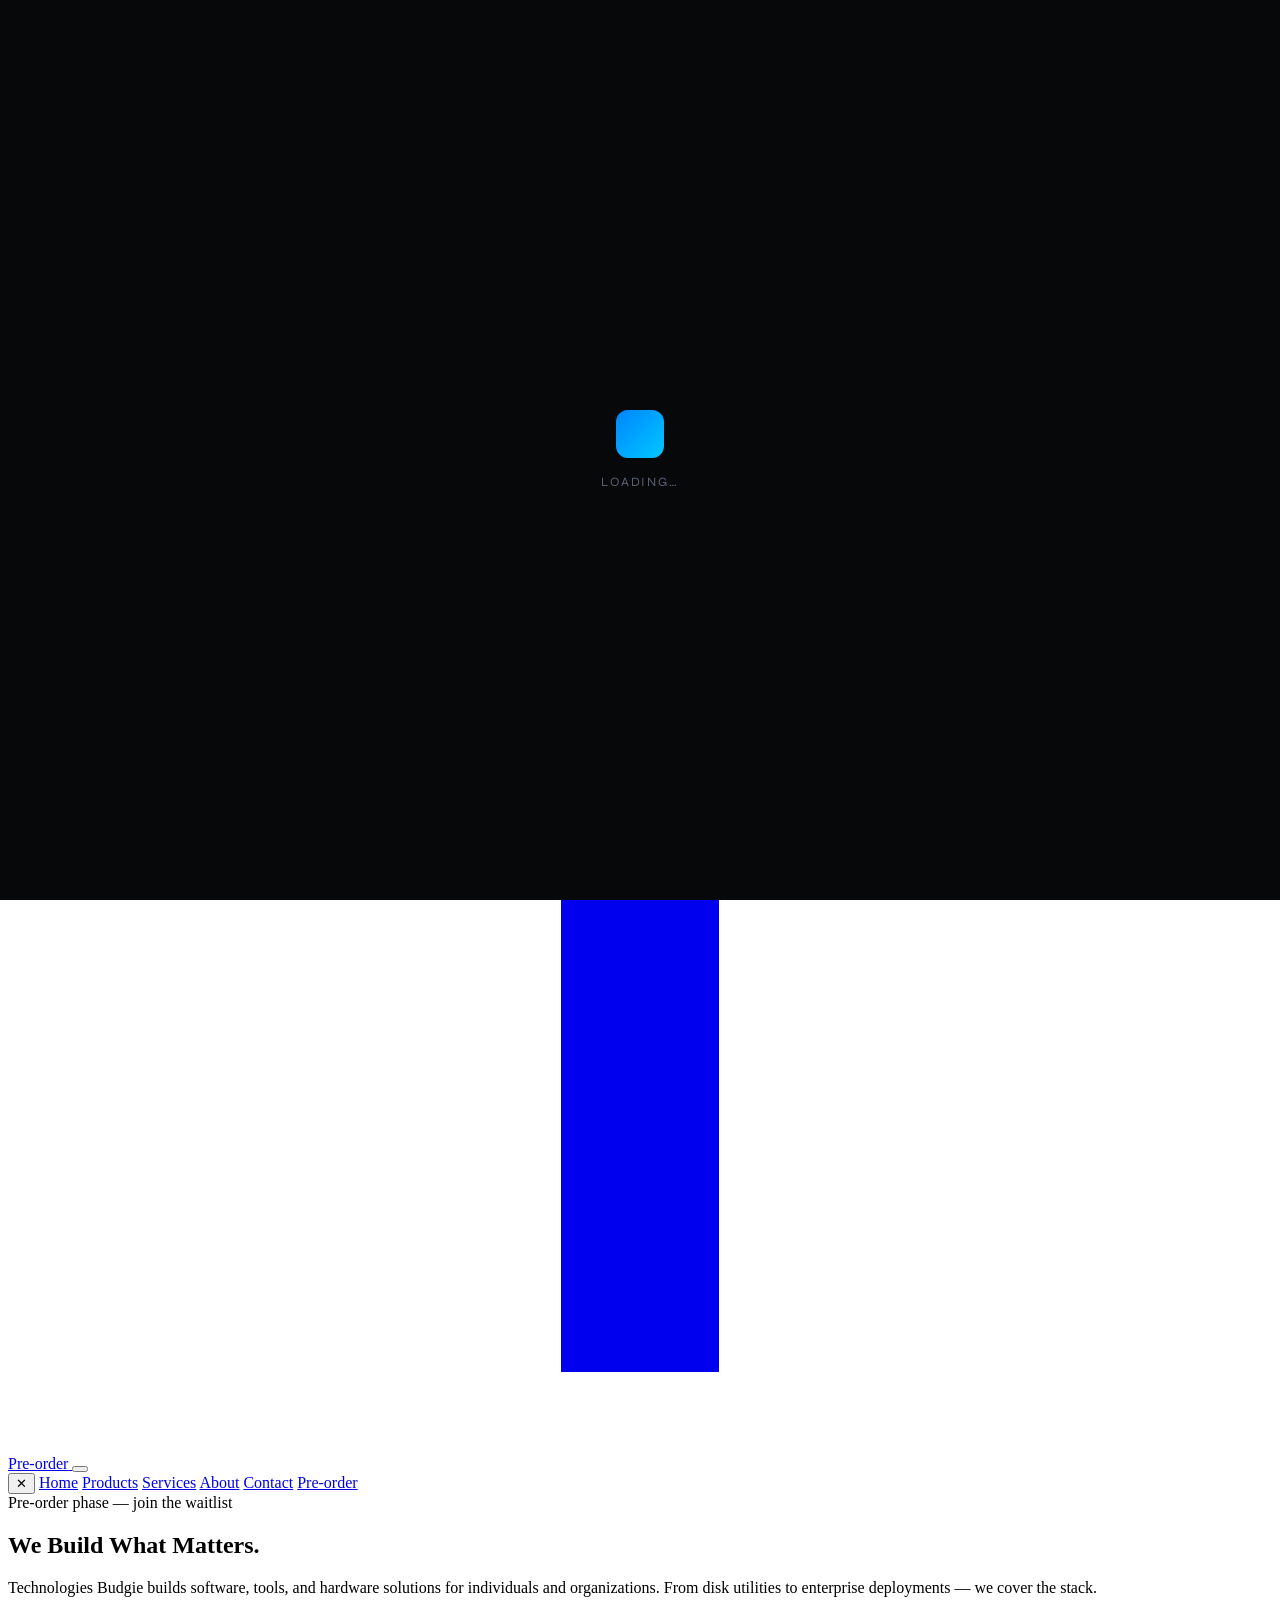
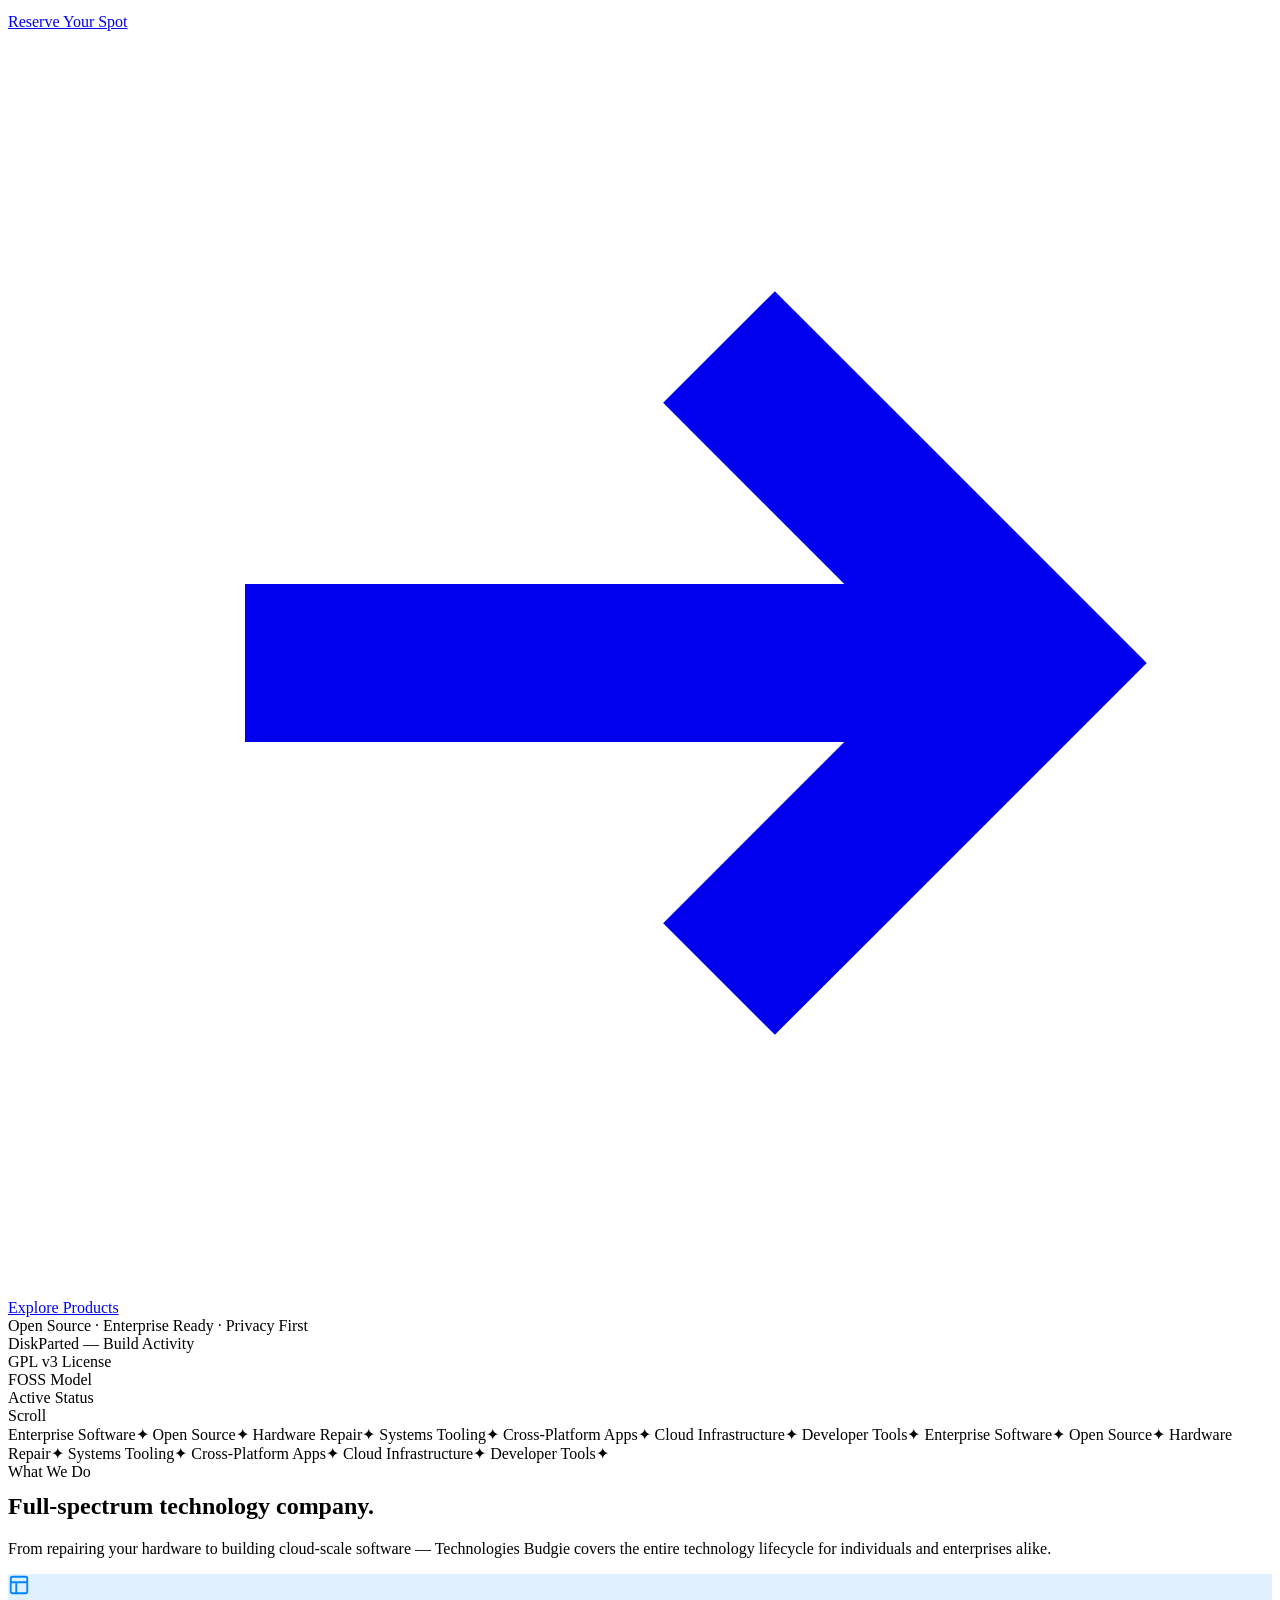
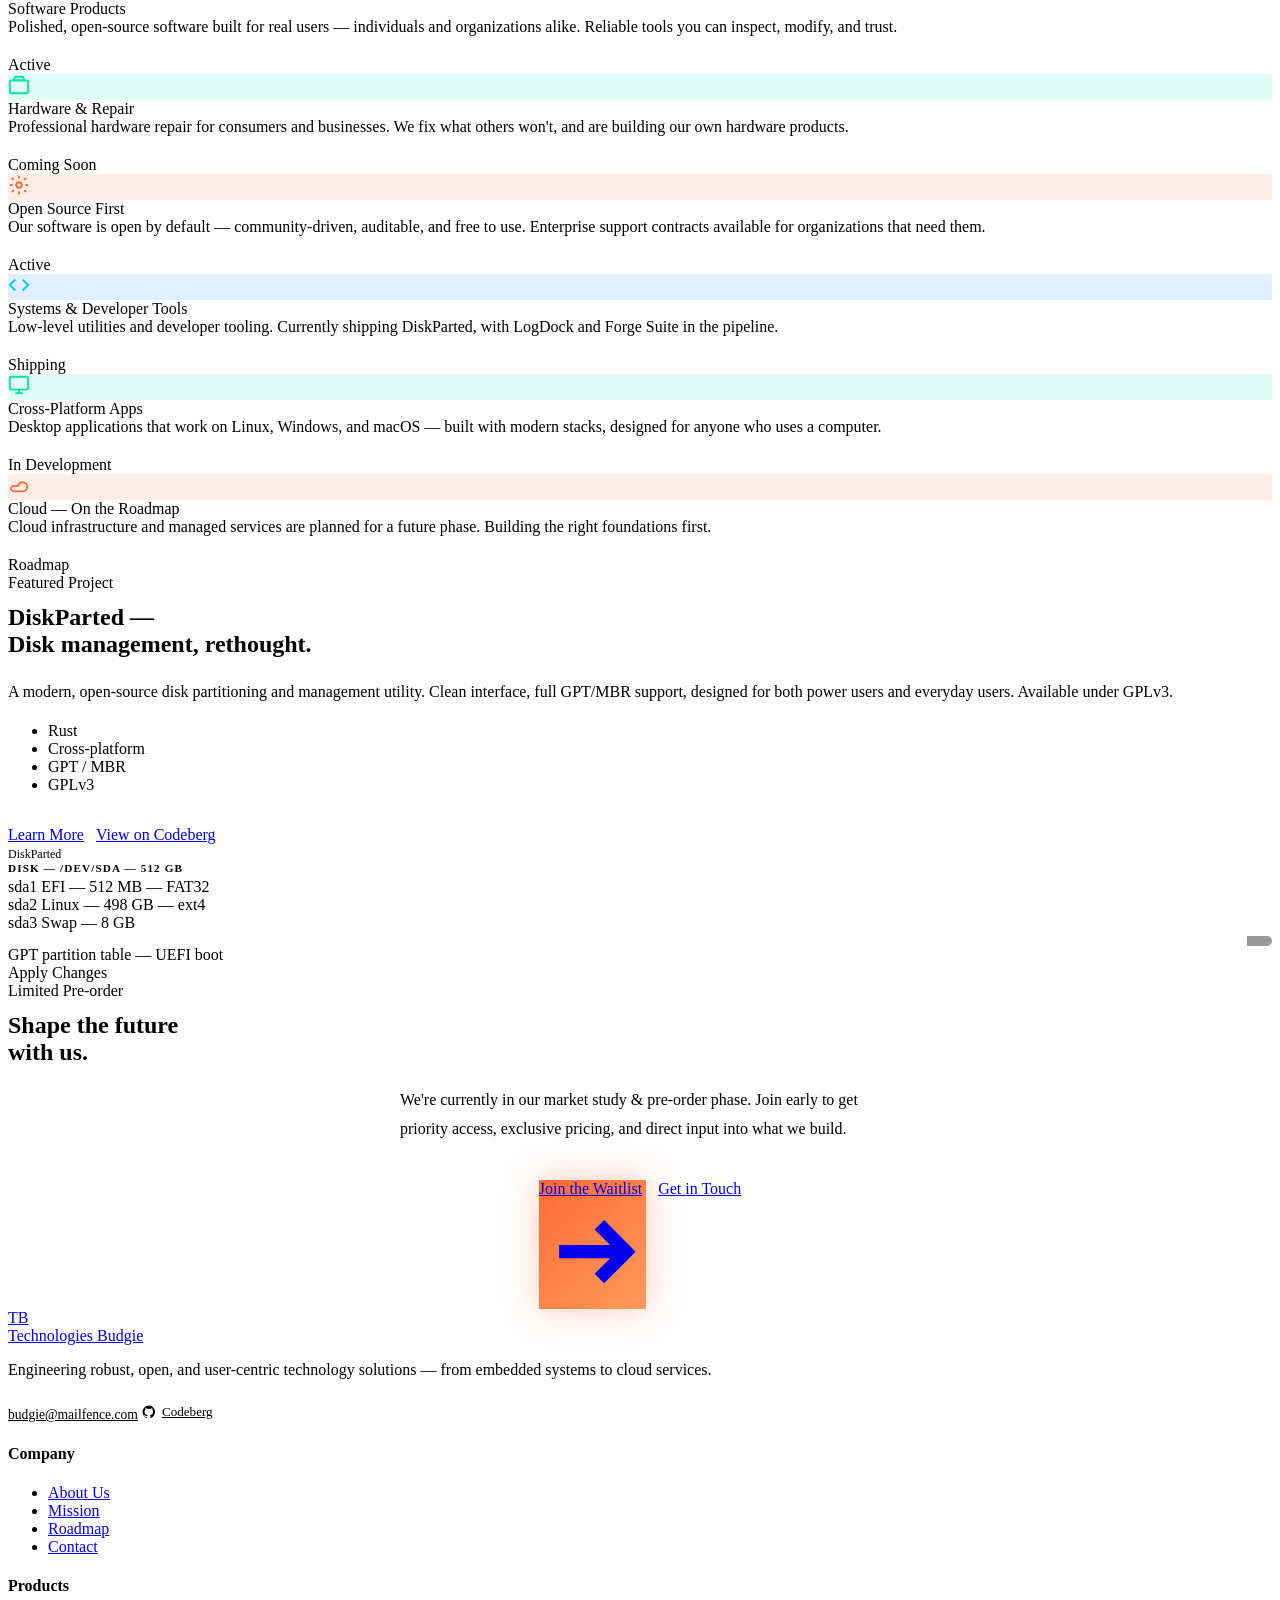
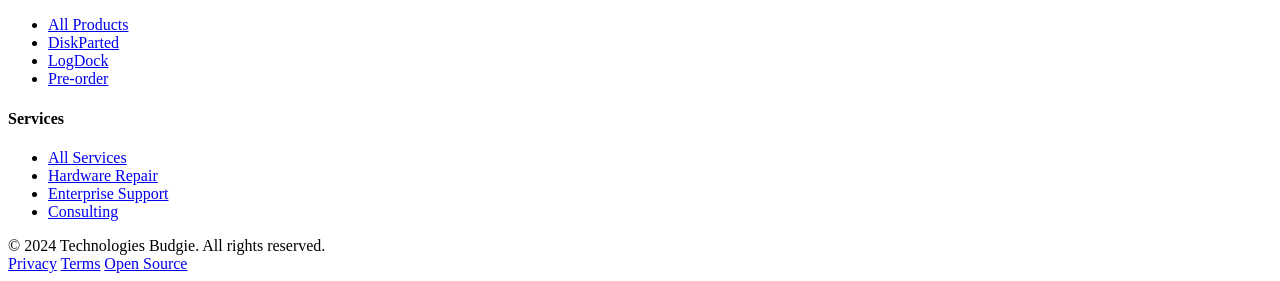
==== index.html @ 144bd9a0 "Upload files to "/"" ====
<!DOCTYPE html>
<html lang="en">
<head>
  <meta charset="UTF-8" />
  <meta name="viewport" content="width=device-width, initial-scale=1.0" />
  <title>Technologies Budgie — Engineering the Future</title>
  <meta name="description" content="Technologies Budgie builds enterprise software, open-source tooling, and hardware repair services. Currently in pre-order phase." />
  <link rel="preconnect" href="https://fonts.googleapis.com" />
  <link rel="preconnect" href="https://fonts.gstatic.com" crossorigin />
  <link href="https://fonts.googleapis.com/css2?family=Syne:wght@400;500;600;700;800&family=DM+Sans:ital,opsz,wght@0,9..40,300;0,9..40,400;0,9..40,500;1,9..40,300&display=swap" rel="stylesheet" />
  <link rel="stylesheet" href="css/styles.css" />
  <link rel="stylesheet" href="css/home.css" />
  <script src="js/i18n.js" defer></script>
  <link rel="icon" href="images/favicon.svg" type="image/svg+xml" />
</head>
<body>

<!-- Preloader -->
<div id="preloader" style="position:fixed;inset:0;background:#07080a;z-index:9998;display:flex;align-items:center;justify-content:center;">
  <div style="text-align:center;">
    <div style="width:48px;height:48px;border-radius:12px;background:linear-gradient(135deg,#0085ff,#00c8ff);margin:0 auto 16px;animation:float 1.2s ease-in-out infinite;"></div>
    <div style="font-family:'Syne',sans-serif;font-size:0.8rem;letter-spacing:0.15em;text-transform:uppercase;color:#5a6278;">Loading…</div>
  </div>
</div>

<!-- Navigation -->
<nav class="nav" id="nav">
  <div class="container">
    <div class="nav__inner">
      <a href="index.html" class="nav__logo">
        <div class="nav__logo-mark">TB</div>
        <div class="nav__logo-name">
          Technologies Budgie
          <span class="nav__logo-sub">Est. 2024</span>
        </div>
      </a>
      <ul class="nav__links">
        <li><a href="index.html" class="nav__link" data-i18n="nav.home">Home</a></li>
        <li><a href="pages/products/index.html" class="nav__link" data-i18n="nav.products">Products</a></li>
        <li><a href="pages/services/index.html" class="nav__link" data-i18n="nav.services">Services</a></li>
        <li><a href="pages/about/index.html" class="nav__link" data-i18n="nav.about">About</a></li>
        <li><a href="pages/contact/index.html" class="nav__link" data-i18n="nav.contact">Contact</a></li>
      </ul>
      <div class="nav__actions">
        <button id="lang-toggle" aria-label="Switch language">FR</button>
        <a href="pages/preorder/index.html" class="btn btn-primary">
          <svg viewBox="0 0 16 16" fill="none" stroke="currentColor" stroke-width="2"><path d="M8 1v14M1 8h14"/></svg>
          <span data-i18n="nav.preorder">Pre-order</span>
        </a>
        <button class="nav__hamburger" aria-label="Open menu">
          <span></span><span></span><span></span>
        </button>
      </div>
    </div>
  </div>
</nav>

<!-- Mobile nav -->
<div class="nav__mobile">
  <button class="nav__mobile-close">✕</button>
  <a href="index.html" class="nav__link" data-i18n="nav.home">Home</a>
  <a href="pages/products/index.html" class="nav__link" data-i18n="nav.products">Products</a>
  <a href="pages/services/index.html" class="nav__link" data-i18n="nav.services">Services</a>
  <a href="pages/about/index.html" class="nav__link" data-i18n="nav.about">About</a>
  <a href="pages/contact/index.html" class="nav__link" data-i18n="nav.contact">Contact</a>
  <a href="pages/preorder/index.html" class="btn btn-primary" style="margin-top:24px;" data-i18n="nav.preorder">Pre-order</a>
</div>

<!-- ═══ HERO ════════════════════════════════════════════════ -->
<section class="hero">
  <div class="hero__bg">
    <div class="hero__orb hero__orb--1"></div>
    <div class="hero__orb hero__orb--2"></div>
    <div class="hero__grid"></div>
  </div>

  <div class="container hero__inner">
    <div class="hero__content">
      <div class="status-pill">
        <span class="dot"></span>
        <span data-i18n="hero.status">Pre-order phase — join the waitlist</span>
      </div>
      <h1 class="display-xl hero__title">
        <span data-i18n="hero.title1">We Build</span>
        <span class="grad-text" data-i18n="hero.title2">What Matters.</span>
      </h1>
      <p class="hero__sub" data-i18n="hero.sub">
        Technologies Budgie builds software, tools, and hardware solutions for individuals and organizations. From disk utilities to enterprise deployments — we cover the stack.
      </p>
      <div class="hero__cta">
        <a href="pages/preorder/index.html" class="btn btn-primary">
          <span data-i18n="hero.cta1">Reserve Your Spot</span>
          <svg viewBox="0 0 16 16" fill="none" stroke="currentColor" stroke-width="2"><path d="M3 8h10M9 4l4 4-4 4"/></svg>
        </a>
        <a href="pages/products/index.html" class="btn btn-outline" data-i18n="hero.cta2">Explore Products</a>
      </div>
      <div class="hero__trust">
        <span data-i18n="hero.trust1">Open Source</span>
        <span class="sep">·</span>
        <span>Enterprise Ready</span>
        <span class="sep">·</span>
        <span data-i18n="hero.trust2">Privacy First</span>
      </div>
    </div>
    <div class="hero__visual">
      <div class="hero__card-stack">
        <div class="hero__card hero__card--back"></div>
        <div class="hero__card hero__card--mid"></div>
        <div class="hero__card hero__card--front">
          <div class="hero__card-label">DiskParted — Build Activity</div>
          <div class="hero__metrics">
            <div class="hero__metric">
              <span class="hero__metric-val grad-text">GPL v3</span>
              <span class="hero__metric-key">License</span>
            </div>
            <div class="hero__metric">
              <span class="hero__metric-val grad-text">FOSS</span>
              <span class="hero__metric-key">Model</span>
            </div>
            <div class="hero__metric">
              <span class="hero__metric-val grad-text">Active</span>
              <span class="hero__metric-key">Status</span>
            </div>
          </div>
          <div class="hero__chart">
            <div class="hero__bar" style="--h:60%; --delay:0s"></div>
            <div class="hero__bar" style="--h:80%; --delay:0.1s"></div>
            <div class="hero__bar" style="--h:50%; --delay:0.2s"></div>
            <div class="hero__bar" style="--h:90%; --delay:0.3s"></div>
            <div class="hero__bar" style="--h:70%; --delay:0.4s"></div>
            <div class="hero__bar" style="--h:85%; --delay:0.5s"></div>
            <div class="hero__bar" style="--h:95%; --delay:0.6s"></div>
          </div>
          <div class="hero__scan"></div>
        </div>
      </div>
    </div>
  </div>

  <div class="hero__scroll">
    <span>Scroll</span>
    <div class="hero__scroll-line"></div>
  </div>
</section>

<!-- ═══ MARQUEE ══════════════════════════════════════════════ -->
<div class="marquee-wrap">
  <div class="marquee">
    <div class="marquee__track">
      <span>Enterprise Software</span><span class="sep">✦</span>
      <span>Open Source</span><span class="sep">✦</span>
      <span>Hardware Repair</span><span class="sep">✦</span>
      <span>Systems Tooling</span><span class="sep">✦</span>
      <span>Cross-Platform Apps</span><span class="sep">✦</span>
      <span>Cloud Infrastructure</span><span class="sep">✦</span>
      <span>Developer Tools</span><span class="sep">✦</span>
      <span>Enterprise Software</span><span class="sep">✦</span>
      <span>Open Source</span><span class="sep">✦</span>
      <span>Hardware Repair</span><span class="sep">✦</span>
      <span>Systems Tooling</span><span class="sep">✦</span>
      <span>Cross-Platform Apps</span><span class="sep">✦</span>
      <span>Cloud Infrastructure</span><span class="sep">✦</span>
      <span>Developer Tools</span><span class="sep">✦</span>
    </div>
  </div>
</div>

<!-- ═══ WHAT WE DO ══════════════════════════════════════════ -->
<section class="section" id="what-we-do">
  <div class="container">
    <div class="section-header reveal">
      <div class="label" data-i18n="section.what">What We Do</div>
      <h2 class="display-lg" style="margin-top:12px;">
        <span data-i18n="what.title">Full-spectrum technology company.</span>
      </h2>
      <p data-i18n="what.sub">From repairing your hardware to building cloud-scale software — Technologies Budgie covers the entire technology lifecycle for individuals and enterprises alike.</p>
    </div>

    <div class="grid-3">
      <div class="card reveal reveal-delay-1">
        <div class="card__icon" style="background:rgba(0,133,255,0.12);color:#0085ff;">
          <svg width="22" height="22" viewBox="0 0 24 24" fill="none" stroke="currentColor" stroke-width="2"><rect x="3" y="3" width="18" height="18" rx="2"/><path d="M3 9h18M9 21V9"/></svg>
        </div>
        <div class="card__title" data-i18n="card1.title">Software Products</div>
        <div class="card__body" data-i18n="card1.body">Polished, open-source software built for real users — individuals and organizations alike. Reliable tools you can inspect, modify, and trust.</div>
        <div class="badge badge--blue" style="margin-top:20px;"><span class="dot"></span> <span data-i18n="badge.active">Active</span></div>
      </div>
      <div class="card reveal reveal-delay-2">
        <div class="card__icon" style="background:rgba(0,229,160,0.12);color:#00e5a0;">
          <svg width="22" height="22" viewBox="0 0 24 24" fill="none" stroke="currentColor" stroke-width="2"><rect x="2" y="7" width="20" height="14" rx="2"/><path d="M16 3H8l-2 4h12l-2-4z"/></svg>
        </div>
        <div class="card__title" data-i18n="card2.title">Hardware &amp; Repair</div>
        <div class="card__body" data-i18n="card2.body">Professional hardware repair for consumers and businesses. We fix what others won't, and are building our own hardware products.</div>
        <div class="badge badge--green" style="margin-top:20px;" data-i18n="badge.soon">Coming Soon</div>
      </div>
      <div class="card reveal reveal-delay-3">
        <div class="card__icon" style="background:rgba(255,107,53,0.12);color:#ff6b35;">
          <svg width="22" height="22" viewBox="0 0 24 24" fill="none" stroke="currentColor" stroke-width="2"><circle cx="12" cy="12" r="3"/><path d="M12 2v3M12 19v3M4.22 4.22l2.12 2.12M17.66 17.66l2.12 2.12M2 12h3M19 12h3M4.22 19.78l2.12-2.12M17.66 6.34l2.12-2.12"/></svg>
        </div>
        <div class="card__title" data-i18n="card3.title">Open Source First</div>
        <div class="card__body" data-i18n="card3.body">Our software is open by default — community-driven, auditable, and free to use. Enterprise support contracts available for organizations that need them.</div>
        <div class="badge badge--orange" style="margin-top:20px;"><span class="dot"></span> <span data-i18n="badge.active">Active</span></div>
      </div>
      <div class="card reveal reveal-delay-1">
        <div class="card__icon" style="background:rgba(0,133,255,0.12);color:#00c8ff;">
          <svg width="22" height="22" viewBox="0 0 24 24" fill="none" stroke="currentColor" stroke-width="2"><polyline points="16 18 22 12 16 6"/><polyline points="8 6 2 12 8 18"/></svg>
        </div>
        <div class="card__title" data-i18n="card4.title">Systems &amp; Developer Tools</div>
        <div class="card__body" data-i18n="card4.body">Low-level utilities and developer tooling. Currently shipping DiskParted, with LogDock and Forge Suite in the pipeline.</div>
        <div class="badge badge--blue" style="margin-top:20px;"><span class="dot"></span> Shipping</div>
      </div>
      <div class="card reveal reveal-delay-2">
        <div class="card__icon" style="background:rgba(0,229,160,0.12);color:#00e5a0;">
          <svg width="22" height="22" viewBox="0 0 24 24" fill="none" stroke="currentColor" stroke-width="2"><rect x="2" y="3" width="20" height="14" rx="2"/><line x1="8" y1="21" x2="16" y2="21"/><line x1="12" y1="17" x2="12" y2="21"/></svg>
        </div>
        <div class="card__title" data-i18n="card5.title">Cross-Platform Apps</div>
        <div class="card__body" data-i18n="card5.body">Desktop applications that work on Linux, Windows, and macOS — built with modern stacks, designed for anyone who uses a computer.</div>
        <div class="badge badge--green" style="margin-top:20px;"><span class="dot"></span> <span data-i18n="badge.dev">In Development</span></div>
      </div>
      <div class="card reveal reveal-delay-3">
        <div class="card__icon" style="background:rgba(255,107,53,0.12);color:#ff6b35;">
          <svg width="22" height="22" viewBox="0 0 24 24" fill="none" stroke="currentColor" stroke-width="2"><path d="M3 15a4 4 0 004 4h9a5 5 0 10-4.9-6H7a4 4 0 00-4 4z"/></svg>
        </div>
        <div class="card__title" data-i18n="card6.title">Cloud — On the Roadmap</div>
        <div class="card__body" data-i18n="card6.body">Cloud infrastructure and managed services are planned for a future phase. Building the right foundations first.</div>
        <div class="badge badge--orange" style="margin-top:20px;" data-i18n="badge.roadmap">Roadmap</div>
      </div>
    </div>
  </div>
</section>

<div class="divider"></div>

<!-- ═══ FEATURED PROJECT ═════════════════════════════════════ -->
<section class="section" id="featured">
  <div class="container">
    <div class="featured">
      <div class="featured__content reveal">
        <div class="label" data-i18n="featured.label">Featured Project</div>
        <h2 class="display-md" style="margin-top:12px;">
          <span data-i18n="featured.title1">DiskParted —</span><br>
          <span class="grad-text" data-i18n="featured.title2">Disk management, rethought.</span>
        </h2>
        <p style="color:var(--text-2);margin-top:16px;line-height:1.8;" data-i18n="featured.body">
          A modern, open-source disk partitioning and management utility. Clean interface, full GPT/MBR support, designed for both power users and everyday users. Available under GPLv3.
        </p>
        <ul class="featured__pills">
          <li>Rust</li>
          <li>Cross-platform</li>
          <li>GPT / MBR</li>
          <li>GPLv3</li>
        </ul>
        <div style="display:flex;gap:12px;margin-top:32px;flex-wrap:wrap;">
          <a href="pages/products/index.html" class="btn btn-primary" data-i18n="featured.cta1">Learn More</a>
          <a href="https://codeberg.org/TechnologiesBudgie/diskparted/" class="btn btn-outline" data-i18n="featured.cta2">View on Codeberg</a>
        </div>
      </div>
      <div class="featured__visual reveal reveal-delay-2">
        <div class="luft-mock">
          <div class="luft-mock__bar">
            <span class="luft-mock__dot" style="background:#ff5f57"></span>
            <span class="luft-mock__dot" style="background:#ffbd2e"></span>
            <span class="luft-mock__dot" style="background:#28ca41"></span>
            <span style="margin-left:auto;color:var(--text-3);font-size:0.75rem;">DiskParted</span>
          </div>
          <div class="luft-mock__body">
            <div style="color:var(--text-3);font-size:0.7rem;font-weight:600;letter-spacing:0.1em;text-transform:uppercase;margin-bottom:4px;">Disk — /dev/sda — 512 GB</div>
            <div class="luft-mock__row">
              <span class="luft-mock__key">sda1</span>
              <span class="luft-mock__val">EFI — 512 MB — FAT32</span>
            </div>
            <div class="luft-mock__row">
              <span class="luft-mock__key">sda2</span>
              <span class="luft-mock__val">Linux — 498 GB — ext4</span>
            </div>
            <div class="luft-mock__row">
              <span class="luft-mock__key">sda3</span>
              <span class="luft-mock__val">Swap — 8 GB</span>
            </div>
            <div class="luft-mock__progress-wrap" style="margin-top:4px;">
              <div style="display:flex;gap:2px;height:10px;border-radius:5px;overflow:hidden;">
                <div style="width:1%;background:var(--accent-2);opacity:0.9;"></div>
                <div style="width:97%;background:linear-gradient(90deg,var(--accent-2),var(--accent));opacity:0.7;"></div>
                <div style="width:2%;background:#555;opacity:0.6;"></div>
              </div>
              <span class="luft-mock__pct">GPT partition table — UEFI boot</span>
            </div>
            <div class="luft-mock__btn">Apply Changes</div>
          </div>
        </div>
      </div>
    </div>
  </div>
</section>

<div class="divider"></div>

<!-- ═══ PREORDER CTA ═════════════════════════════════════════ -->
<section class="section cta-section">
  <div class="container">
    <div class="cta-box reveal">
      <div class="cta-box__orb"></div>
      <div class="cta-box__inner">
        <div class="label" style="color:var(--accent-warm);" data-i18n="cta.label">Limited Pre-order</div>
        <h2 class="display-md" style="margin-top:12px;">
          <span data-i18n="cta.title1">Shape the future</span><br>
          <span class="grad-text-warm" data-i18n="cta.title2">with us.</span>
        </h2>
        <p style="color:var(--text-2);max-width:480px;margin:16px auto 0;line-height:1.8;" data-i18n="cta.body">
          We're currently in our market study &amp; pre-order phase. Join early to get priority access, exclusive pricing, and direct input into what we build.
        </p>
        <div style="display:flex;gap:12px;margin-top:36px;justify-content:center;flex-wrap:wrap;">
          <a href="pages/preorder/index.html" class="btn btn-primary" style="background:linear-gradient(135deg,#ff6b35,#ff9a5c);box-shadow:0 0 32px rgba(255,107,53,0.35);">
            <span data-i18n="cta.btn1">Join the Waitlist</span>
            <svg viewBox="0 0 16 16" fill="none" stroke="currentColor" stroke-width="2"><path d="M3 8h10M9 4l4 4-4 4"/></svg>
          </a>
          <a href="pages/contact/index.html" class="btn btn-outline" data-i18n="cta.btn2">Get in Touch</a>
        </div>
      </div>
    </div>
  </div>
</section>

<!-- ═══ FOOTER ════════════════════════════════════════════════ -->
<footer class="footer">
  <div class="container">
    <div class="footer__grid">
      <div class="footer__brand">
        <a href="index.html" class="nav__logo">
          <div class="nav__logo-mark">TB</div>
          <div class="nav__logo-name">Technologies Budgie</div>
        </a>
        <p data-i18n="footer.desc">Engineering robust, open, and user-centric technology solutions — from embedded systems to cloud services.</p>
        <a href="mailto:budgie@mailfence.com" style="color:var(--accent);font-size:0.85rem;margin-top:12px;display:inline-block;">budgie@mailfence.com</a>
        <a href="https://codeberg.org/TechnologiesBudgie" target="_blank" rel="noopener" style="color:var(--text-3);font-size:0.82rem;margin-top:8px;display:inline-flex;align-items:center;gap:6px;transition:color 0.2s;" onmouseover="this.style.color='var(--text-1)'" onmouseout="this.style.color='var(--text-3)'">
          <svg width="14" height="14" viewBox="0 0 24 24" fill="currentColor"><path d="M11.9996 1C5.9246 1 1 5.9253 1 12.0007C1 16.8578 4.0324 20.9805 8.3133 22.4602C8.3133 22.4602 8.5588 22.5173 8.6721 22.4031C8.7902 22.2843 8.7501 22.1028 8.7501 22.1028C8.7501 22.1028 8.6721 21.4884 8.6721 20.6258C5.5606 21.3232 4.9337 19.2089 4.9337 19.2089C4.4148 17.921 3.6754 17.5714 3.6754 17.5714C2.6538 16.8573 3.7533 16.8718 3.7533 16.8718C4.8809 16.9501 5.4753 18.0297 5.4753 18.0297C6.4803 19.7428 8.1441 19.2317 8.7992 18.9394C8.8987 18.2012 9.1913 17.6915 9.5143 17.4027C6.9614 17.1097 4.2778 16.1173 4.2778 11.7085C4.2778 10.4899 4.7248 9.4957 5.4993 8.7209C5.3846 8.4294 4.9909 7.2905 5.607 5.7477C5.607 5.7477 6.5535 5.4373 8.7469 6.8827C9.6741 6.6267 10.6708 6.4986 11.6618 6.4939C12.6527 6.4986 13.6496 6.6267 14.5769 6.8827C16.7692 5.4373 17.7146 5.7477 17.7146 5.7477C18.3318 7.2905 17.9379 8.4294 17.8232 8.7209C18.5989 9.4957 19.0437 10.4899 19.0437 11.7085C19.0437 16.1272 16.3557 17.1063 13.7953 17.3929C14.2028 17.7491 14.5648 18.4517 14.5648 19.5197C14.5648 21.0625 14.5502 22.1028 14.5502 22.1028C14.5502 22.1028 14.5091 22.2868 14.6283 22.4064C14.7428 22.5219 14.9916 22.4602 14.9916 22.4602C19.2638 20.9748 22.2897 16.8557 22.2897 12.0007C22.2897 5.9253 17.3653 1 11.9996 1Z"/></svg>
          Codeberg
        </a>
      </div>
      <div class="footer__col">
        <h4 data-i18n="footer.company">Company</h4>
        <ul>
          <li><a href="pages/about/index.html" data-i18n="footer.about">About Us</a></li>
          <li><a href="pages/about/index.html#mission" data-i18n="footer.mission">Mission</a></li>
          <li><a href="pages/about/index.html#roadmap" data-i18n="footer.roadmap">Roadmap</a></li>
          <li><a href="pages/contact/index.html" data-i18n="footer.contact">Contact</a></li>
        </ul>
      </div>
      <div class="footer__col">
        <h4 data-i18n="footer.products">Products</h4>
        <ul>
          <li><a href="pages/products/index.html" data-i18n="footer.all-products">All Products</a></li>
          <li><a href="pages/products/index.html#diskparted">DiskParted</a></li>
          <li><a href="pages/products/index.html#logdock">LogDock</a></li>
          <li><a href="pages/preorder/index.html" data-i18n="footer.preorder">Pre-order</a></li>
        </ul>
      </div>
      <div class="footer__col">
        <h4 data-i18n="footer.services">Services</h4>
        <ul>
          <li><a href="pages/services/index.html" data-i18n="footer.all-services">All Services</a></li>
          <li><a href="pages/services/index.html#repair">Hardware Repair</a></li>
          <li><a href="pages/services/index.html#support">Enterprise Support</a></li>
          <li><a href="pages/services/index.html#consulting">Consulting</a></li>
        </ul>
      </div>
    </div>
    <div class="footer__bottom">
      <span data-i18n="footer.copy">© 2024 Technologies Budgie. All rights reserved.</span>
      <div class="footer__bottom-links">
        <a href="#" data-i18n="footer.privacy">Privacy</a>
        <a href="#" data-i18n="footer.terms">Terms</a>
        <a href="#" data-i18n="footer.opensource">Open Source</a>
      </div>
    </div>
  </div>
</footer>

<script src="js/main.js"></script>
</body>
</html>
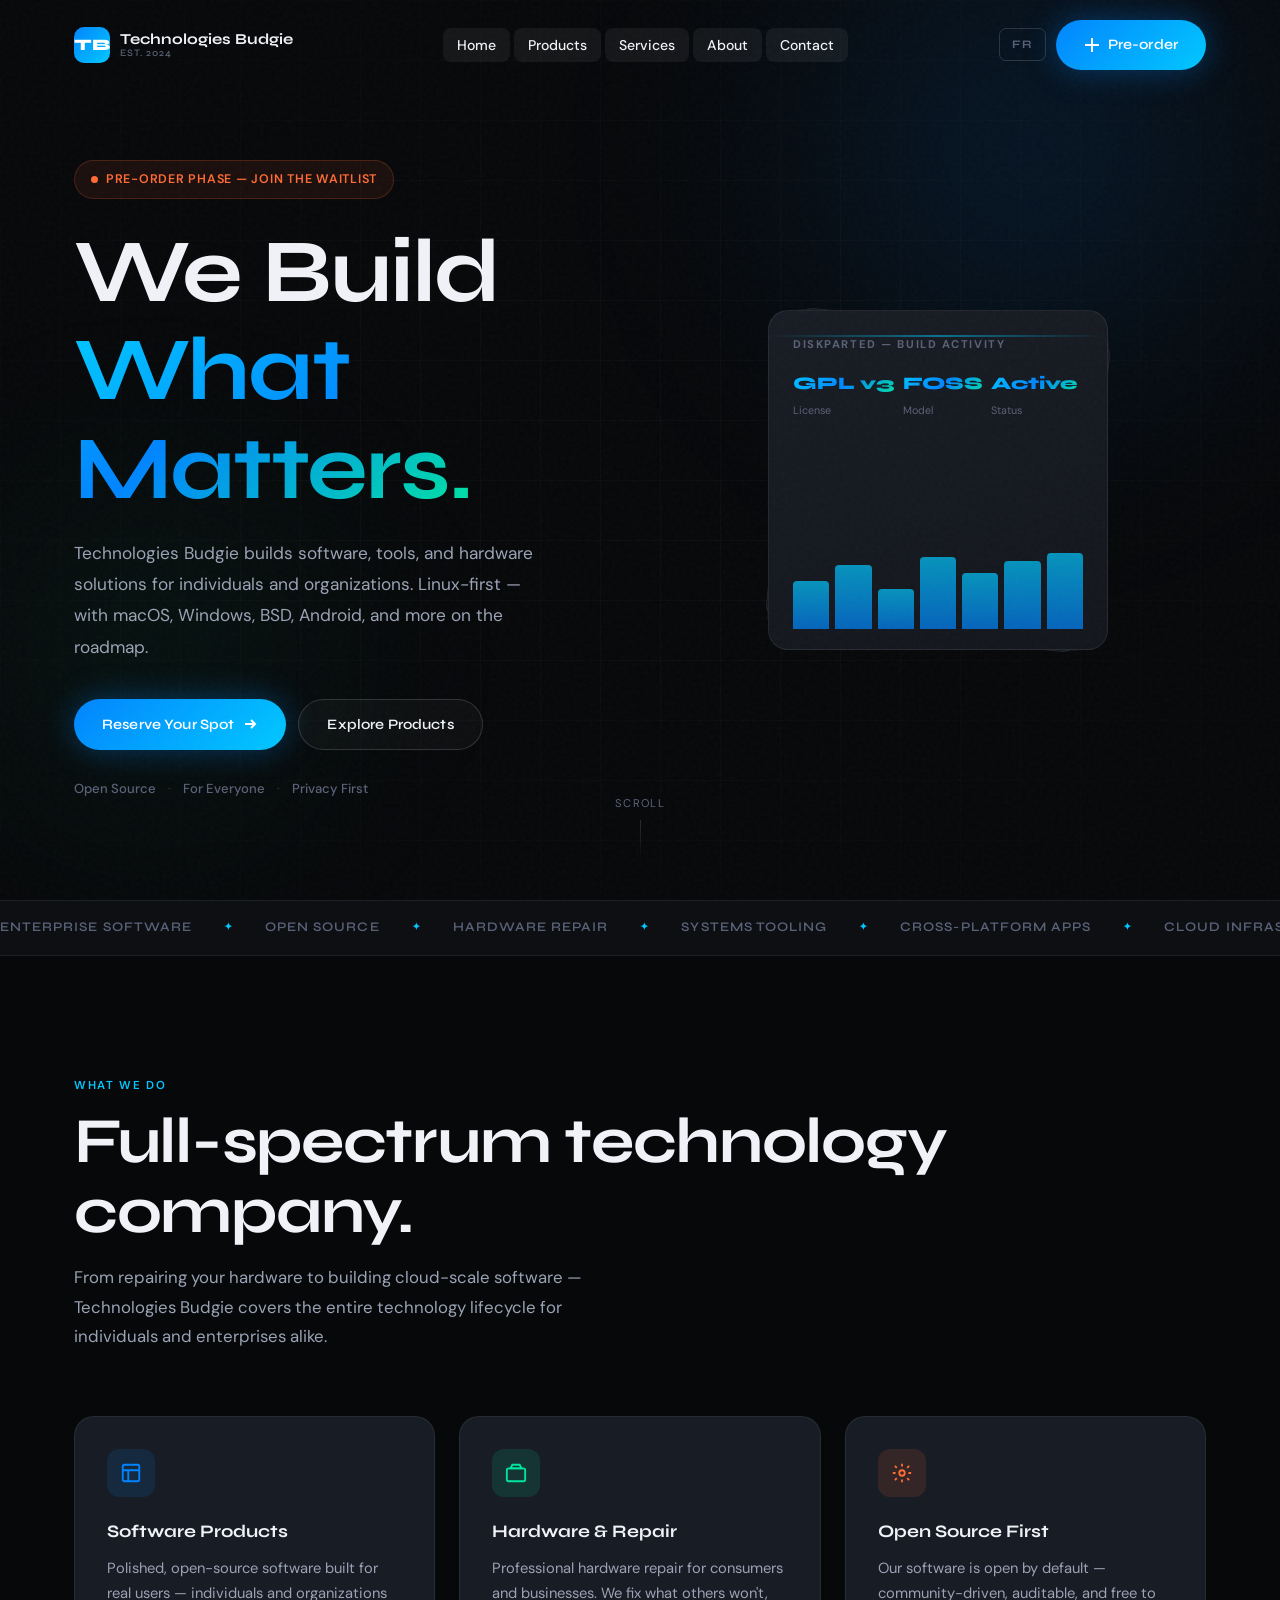
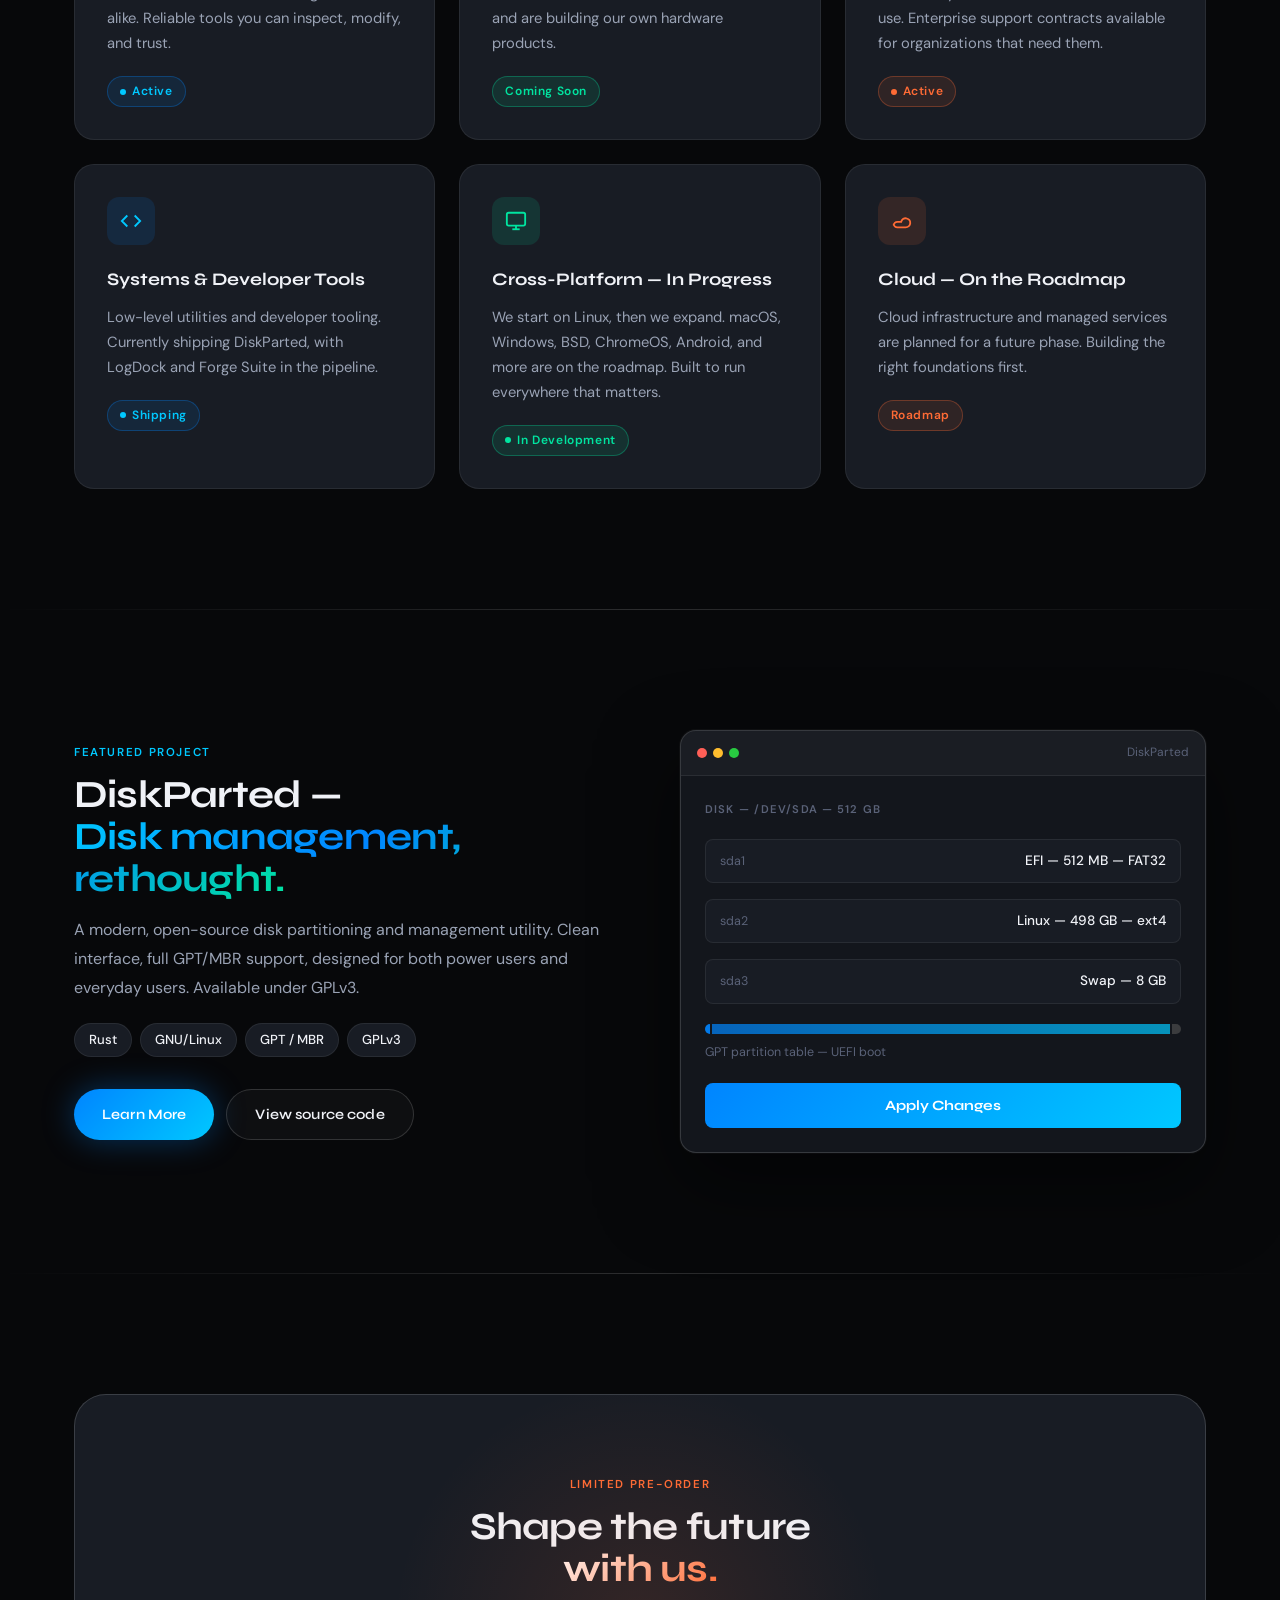
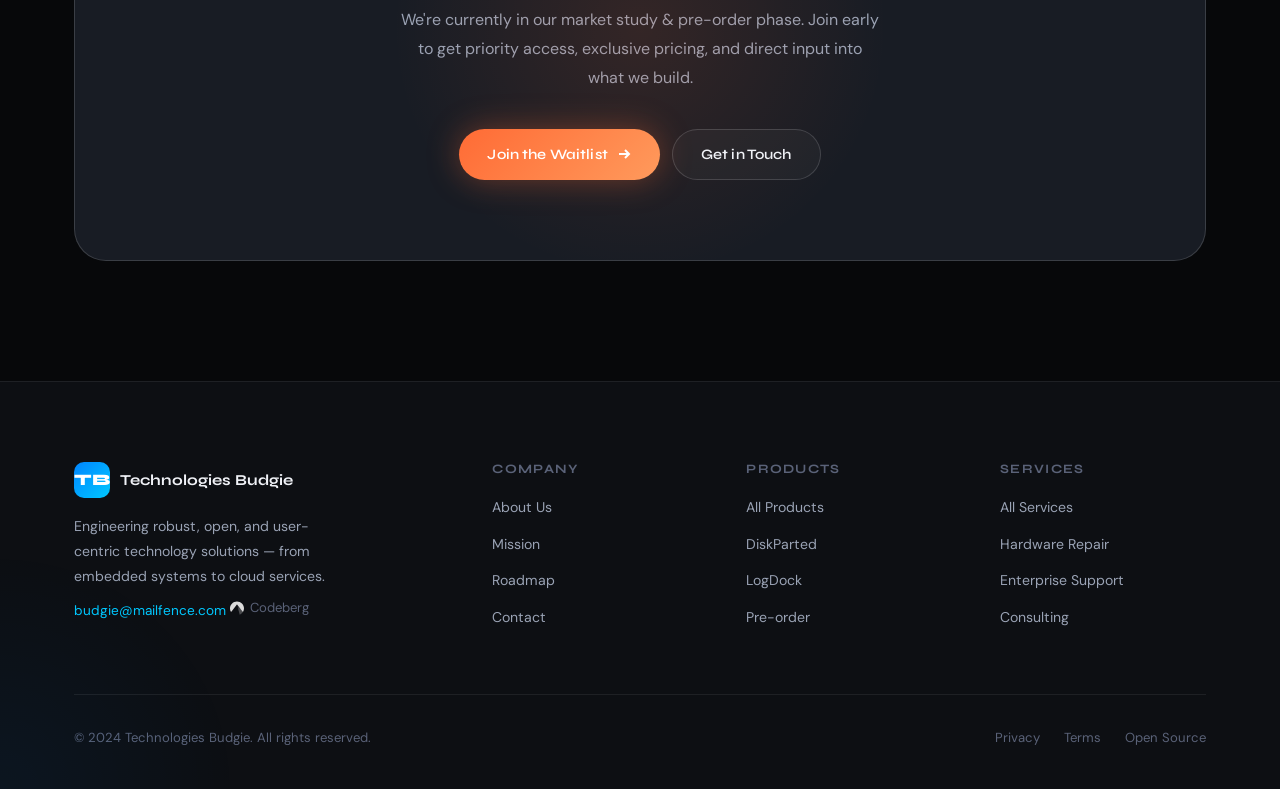
==== commit c98bb616: "nouveau fichier : images/codeberg-logo.svg 	modifié :         index.html 	modifié :         js/i18n." ====
--- a/index.html
+++ b/index.html
@@ -3,8 +3,8 @@
 <head>
   <meta charset="UTF-8" />
   <meta name="viewport" content="width=device-width, initial-scale=1.0" />
-  <title>Technologies Budgie — Engineering the Future</title>
-  <meta name="description" content="Technologies Budgie builds enterprise software, open-source tooling, and hardware repair services. Currently in pre-order phase." />
+  <title>Technologies Budgie</title>
+  <meta name="description" content="Technologies Budgie builds open-source software, tools, and hardware solutions for individuals and organizations — from disk utilities to enterprise deployments." />
   <link rel="preconnect" href="https://fonts.googleapis.com" />
   <link rel="preconnect" href="https://fonts.gstatic.com" crossorigin />
   <link href="https://fonts.googleapis.com/css2?family=Syne:wght@400;500;600;700;800&family=DM+Sans:ital,opsz,wght@0,9..40,300;0,9..40,400;0,9..40,500;1,9..40,300&display=swap" rel="stylesheet" />
@@ -97,7 +97,7 @@
       <div class="hero__trust">
         <span data-i18n="hero.trust1">Open Source</span>
         <span class="sep">·</span>
-        <span>Enterprise Ready</span>
+        <span data-i18n="hero.trust.enterprise">Enterprise Ready</span>
         <span class="sep">·</span>
         <span data-i18n="hero.trust2">Privacy First</span>
       </div>
@@ -138,7 +138,7 @@
   </div>
 
   <div class="hero__scroll">
-    <span>Scroll</span>
+    <span data-i18n="hero.scroll">Scroll</span>
     <div class="hero__scroll-line"></div>
   </div>
 </section>
@@ -147,20 +147,20 @@
 <div class="marquee-wrap">
   <div class="marquee">
     <div class="marquee__track">
-      <span>Enterprise Software</span><span class="sep">✦</span>
-      <span>Open Source</span><span class="sep">✦</span>
-      <span>Hardware Repair</span><span class="sep">✦</span>
-      <span>Systems Tooling</span><span class="sep">✦</span>
-      <span>Cross-Platform Apps</span><span class="sep">✦</span>
-      <span>Cloud Infrastructure</span><span class="sep">✦</span>
-      <span>Developer Tools</span><span class="sep">✦</span>
-      <span>Enterprise Software</span><span class="sep">✦</span>
-      <span>Open Source</span><span class="sep">✦</span>
-      <span>Hardware Repair</span><span class="sep">✦</span>
-      <span>Systems Tooling</span><span class="sep">✦</span>
-      <span>Cross-Platform Apps</span><span class="sep">✦</span>
-      <span>Cloud Infrastructure</span><span class="sep">✦</span>
-      <span>Developer Tools</span><span class="sep">✦</span>
+      <span data-i18n="marquee.enterprise">Enterprise Software</span><span class="sep">✦</span>
+      <span data-i18n="marquee.opensource">Open Source</span><span class="sep">✦</span>
+      <span data-i18n="marquee.repair">Hardware Repair</span><span class="sep">✦</span>
+      <span data-i18n="marquee.systems">Systems Tooling</span><span class="sep">✦</span>
+      <span data-i18n="marquee.crossplat">Cross-Platform Apps</span><span class="sep">✦</span>
+      <span data-i18n="marquee.cloud">Cloud Infrastructure</span><span class="sep">✦</span>
+      <span data-i18n="marquee.devtools">Developer Tools</span><span class="sep">✦</span>
+      <span data-i18n="marquee.enterprise">Enterprise Software</span><span class="sep">✦</span>
+      <span data-i18n="marquee.opensource">Open Source</span><span class="sep">✦</span>
+      <span data-i18n="marquee.repair">Hardware Repair</span><span class="sep">✦</span>
+      <span data-i18n="marquee.systems">Systems Tooling</span><span class="sep">✦</span>
+      <span data-i18n="marquee.crossplat">Cross-Platform Apps</span><span class="sep">✦</span>
+      <span data-i18n="marquee.cloud">Cloud Infrastructure</span><span class="sep">✦</span>
+      <span data-i18n="marquee.devtools">Developer Tools</span><span class="sep">✦</span>
     </div>
   </div>
 </div>
@@ -207,7 +207,7 @@
         </div>
         <div class="card__title" data-i18n="card4.title">Systems &amp; Developer Tools</div>
         <div class="card__body" data-i18n="card4.body">Low-level utilities and developer tooling. Currently shipping DiskParted, with LogDock and Forge Suite in the pipeline.</div>
-        <div class="badge badge--blue" style="margin-top:20px;"><span class="dot"></span> Shipping</div>
+        <div class="badge badge--blue" style="margin-top:20px;"><span class="dot"></span> <span data-i18n="badge.shipping">Shipping</span></div>
       </div>
       <div class="card reveal reveal-delay-2">
         <div class="card__icon" style="background:rgba(0,229,160,0.12);color:#00e5a0;">
@@ -246,13 +246,13 @@
         </p>
         <ul class="featured__pills">
           <li>Rust</li>
-          <li>Cross-platform</li>
+          <li>GNU/Linux</li>
           <li>GPT / MBR</li>
           <li>GPLv3</li>
         </ul>
         <div style="display:flex;gap:12px;margin-top:32px;flex-wrap:wrap;">
           <a href="pages/products/index.html" class="btn btn-primary" data-i18n="featured.cta1">Learn More</a>
-          <a href="https://codeberg.org/TechnologiesBudgie/diskparted/" class="btn btn-outline" data-i18n="featured.cta2">View on Codeberg</a>
+          <a href="https://codeberg.org/TechnologiesBudgie/diskparted/" class="btn btn-outline" data-i18n="featured.cta2">View source code</a>
         </div>
       </div>
       <div class="featured__visual reveal reveal-delay-2">
@@ -333,7 +333,7 @@
         <p data-i18n="footer.desc">Engineering robust, open, and user-centric technology solutions — from embedded systems to cloud services.</p>
         <a href="mailto:budgie@mailfence.com" style="color:var(--accent);font-size:0.85rem;margin-top:12px;display:inline-block;">budgie@mailfence.com</a>
         <a href="https://codeberg.org/TechnologiesBudgie" target="_blank" rel="noopener" style="color:var(--text-3);font-size:0.82rem;margin-top:8px;display:inline-flex;align-items:center;gap:6px;transition:color 0.2s;" onmouseover="this.style.color='var(--text-1)'" onmouseout="this.style.color='var(--text-3)'">
-          <svg width="14" height="14" viewBox="0 0 24 24" fill="currentColor"><path d="M11.9996 1C5.9246 1 1 5.9253 1 12.0007C1 16.8578 4.0324 20.9805 8.3133 22.4602C8.3133 22.4602 8.5588 22.5173 8.6721 22.4031C8.7902 22.2843 8.7501 22.1028 8.7501 22.1028C8.7501 22.1028 8.6721 21.4884 8.6721 20.6258C5.5606 21.3232 4.9337 19.2089 4.9337 19.2089C4.4148 17.921 3.6754 17.5714 3.6754 17.5714C2.6538 16.8573 3.7533 16.8718 3.7533 16.8718C4.8809 16.9501 5.4753 18.0297 5.4753 18.0297C6.4803 19.7428 8.1441 19.2317 8.7992 18.9394C8.8987 18.2012 9.1913 17.6915 9.5143 17.4027C6.9614 17.1097 4.2778 16.1173 4.2778 11.7085C4.2778 10.4899 4.7248 9.4957 5.4993 8.7209C5.3846 8.4294 4.9909 7.2905 5.607 5.7477C5.607 5.7477 6.5535 5.4373 8.7469 6.8827C9.6741 6.6267 10.6708 6.4986 11.6618 6.4939C12.6527 6.4986 13.6496 6.6267 14.5769 6.8827C16.7692 5.4373 17.7146 5.7477 17.7146 5.7477C18.3318 7.2905 17.9379 8.4294 17.8232 8.7209C18.5989 9.4957 19.0437 10.4899 19.0437 11.7085C19.0437 16.1272 16.3557 17.1063 13.7953 17.3929C14.2028 17.7491 14.5648 18.4517 14.5648 19.5197C14.5648 21.0625 14.5502 22.1028 14.5502 22.1028C14.5502 22.1028 14.5091 22.2868 14.6283 22.4064C14.7428 22.5219 14.9916 22.4602 14.9916 22.4602C19.2638 20.9748 22.2897 16.8557 22.2897 12.0007C22.2897 5.9253 17.3653 1 11.9996 1Z"/></svg>
+          <img src="images/codeberg-logo.svg" width="14" height="14" alt="Codeberg" style="opacity:0.85;vertical-align:middle;filter:brightness(0) invert(1);">
           Codeberg
         </a>
       </div>
@@ -359,9 +359,9 @@
         <h4 data-i18n="footer.services">Services</h4>
         <ul>
           <li><a href="pages/services/index.html" data-i18n="footer.all-services">All Services</a></li>
-          <li><a href="pages/services/index.html#repair">Hardware Repair</a></li>
-          <li><a href="pages/services/index.html#support">Enterprise Support</a></li>
-          <li><a href="pages/services/index.html#consulting">Consulting</a></li>
+          <li><a href="pages/services/index.html#repair" data-i18n="footer.repair">Hardware Repair</a></li>
+          <li><a href="pages/services/index.html#support" data-i18n="footer.support">Enterprise Support</a></li>
+          <li><a href="pages/services/index.html#consulting" data-i18n="footer.consulting">Consulting</a></li>
         </ul>
       </div>
     </div>
--- a/css/styles.css
+++ b/css/styles.css
@@ -0,0 +1,527 @@
+/* ============================================================
+   Technologies Budgie — Global Stylesheet
+   ============================================================ */
+
+
+
+/* ── Variables ─────────────────────────────────────────────── */
+:root {
+  --bg:          #07080a;
+  --bg-2:        #0d0f13;
+  --bg-3:        #13161c;
+  --surface:     #181c24;
+  --border:      rgba(255,255,255,0.07);
+  --border-hi:   rgba(255,255,255,0.15);
+
+  --accent:      #00c8ff;
+  --accent-2:    #0085ff;
+  --accent-warm: #ff6b35;
+  --green:       #00e5a0;
+
+  --text-1:      #f0f2f7;
+  --text-2:      #9aa3b5;
+  --text-3:      #5a6278;
+
+  --radius:      12px;
+  --radius-lg:   20px;
+  --radius-xl:   32px;
+
+  --font-display: 'Syne', sans-serif;
+  --font-body:    'DM Sans', sans-serif;
+
+  --ease-out-expo: cubic-bezier(0.16, 1, 0.3, 1);
+  --ease-in-out:   cubic-bezier(0.65, 0, 0.35, 1);
+  --transition:    0.4s var(--ease-out-expo);
+}
+
+/* ── Reset ──────────────────────────────────────────────────── */
+*, *::before, *::after { box-sizing: border-box; margin: 0; padding: 0; }
+html { scroll-behavior: smooth; font-size: 16px; }
+body {
+  background: var(--bg);
+  color: var(--text-1);
+  font-family: var(--font-body);
+  font-weight: 400;
+  line-height: 1.65;
+  overflow-x: hidden;
+  -webkit-font-smoothing: antialiased;
+}
+a { color: inherit; text-decoration: none; }
+img { display: block; max-width: 100%; }
+ul { list-style: none; }
+button { cursor: pointer; border: none; background: none; font: inherit; }
+
+/* ── Noise texture overlay ──────────────────────────────────── */
+body::before {
+  content: '';
+  position: fixed;
+  inset: 0;
+  background-image: url("data:image/svg+xml,%3Csvg viewBox='0 0 256 256' xmlns='http://www.w3.org/2000/svg'%3E%3Cfilter id='noise'%3E%3CfeTurbulence type='fractalNoise' baseFrequency='0.9' numOctaves='4' stitchTiles='stitch'/%3E%3C/filter%3E%3Crect width='100%25' height='100%25' filter='url(%23noise)' opacity='1'/%3E%3C/svg%3E");
+  opacity: 0.03;
+  pointer-events: none;
+  z-index: 9999;
+}
+
+/* ── Typography ─────────────────────────────────────────────── */
+h1, h2, h3, h4, h5 {
+  font-family: var(--font-display);
+  font-weight: 700;
+  line-height: 1.1;
+  letter-spacing: -0.02em;
+}
+
+.display-xl { font-size: clamp(3rem, 7vw, 6rem); }
+.display-lg { font-size: clamp(2.2rem, 5vw, 4rem); }
+.display-md { font-size: clamp(1.6rem, 3vw, 2.5rem); }
+.label {
+  font-size: 0.72rem;
+  font-weight: 600;
+  letter-spacing: 0.14em;
+  text-transform: uppercase;
+  color: var(--accent);
+}
+
+/* ── Layout ─────────────────────────────────────────────────── */
+.container {
+  width: 100%;
+  max-width: 1180px;
+  margin: 0 auto;
+  padding: 0 24px;
+}
+.section { padding: 120px 0; }
+.section--sm { padding: 80px 0; }
+
+/* ── Gradient text ──────────────────────────────────────────── */
+.grad-text {
+  background: linear-gradient(135deg, var(--accent) 0%, var(--accent-2) 50%, var(--green) 100%);
+  -webkit-background-clip: text;
+  -webkit-text-fill-color: transparent;
+  background-clip: text;
+}
+.grad-text-warm {
+  background: linear-gradient(135deg, #fff 0%, var(--accent-warm) 100%);
+  -webkit-background-clip: text;
+  -webkit-text-fill-color: transparent;
+  background-clip: text;
+}
+
+/* ── Buttons ────────────────────────────────────────────────── */
+.btn {
+  display: inline-flex;
+  align-items: center;
+  gap: 8px;
+  padding: 13px 28px;
+  border-radius: 100px;
+  font-family: var(--font-display);
+  font-weight: 600;
+  font-size: 0.9rem;
+  letter-spacing: 0.01em;
+  transition: var(--transition);
+  position: relative;
+  overflow: hidden;
+}
+.btn::after {
+  content: '';
+  position: absolute;
+  inset: 0;
+  background: rgba(255,255,255,0.08);
+  opacity: 0;
+  transition: opacity 0.2s;
+}
+.btn:hover::after { opacity: 1; }
+
+.btn-primary {
+  background: linear-gradient(135deg, var(--accent-2), var(--accent));
+  color: #fff;
+  box-shadow: 0 0 32px rgba(0,136,255,0.35);
+}
+.btn-primary:hover {
+  box-shadow: 0 0 48px rgba(0,200,255,0.5);
+  transform: translateY(-1px);
+}
+.btn-outline {
+  border: 1px solid var(--border-hi);
+  color: var(--text-1);
+  background: rgba(255,255,255,0.03);
+}
+.btn-outline:hover {
+  border-color: var(--accent);
+  color: var(--accent);
+  background: rgba(0,200,255,0.05);
+}
+.btn-ghost {
+  color: var(--text-2);
+  padding: 13px 20px;
+}
+.btn-ghost:hover { color: var(--text-1); }
+
+.btn svg { width: 16px; height: 16px; flex-shrink: 0; }
+
+/* ── Navigation ─────────────────────────────────────────────── */
+.nav {
+  position: fixed;
+  top: 0; left: 0; right: 0;
+  z-index: 100;
+  padding: 20px 0;
+  transition: background 0.4s, border-color 0.4s, padding 0.4s;
+}
+.nav.scrolled {
+  background: rgba(7,8,10,0.85);
+  backdrop-filter: blur(24px);
+  -webkit-backdrop-filter: blur(24px);
+  border-bottom: 1px solid var(--border);
+  padding: 14px 0;
+}
+.nav__inner {
+  display: flex;
+  align-items: center;
+  justify-content: space-between;
+}
+.nav__logo {
+  display: flex;
+  align-items: center;
+  gap: 10px;
+}
+.nav__logo-mark {
+  width: 36px;
+  height: 36px;
+  border-radius: 10px;
+  background: linear-gradient(135deg, var(--accent-2), var(--accent));
+  display: flex;
+  align-items: center;
+  justify-content: center;
+  font-family: var(--font-display);
+  font-weight: 800;
+  font-size: 1rem;
+  color: #fff;
+  flex-shrink: 0;
+}
+.nav__logo-name {
+  font-family: var(--font-display);
+  font-weight: 700;
+  font-size: 0.95rem;
+  line-height: 1.2;
+}
+.nav__logo-sub {
+  font-size: 0.62rem;
+  font-weight: 500;
+  letter-spacing: 0.1em;
+  text-transform: uppercase;
+  color: var(--text-3);
+  display: block;
+}
+.nav__links {
+  display: flex;
+  align-items: center;
+  gap: 4px;
+}
+.nav__link {
+  padding: 8px 14px;
+  border-radius: 8px;
+  font-size: 0.88rem;
+  font-weight: 500;
+  color: var(--text-2);
+  transition: color 0.2s, background 0.2s;
+}
+.nav__link:hover, .nav__link.active {
+  color: var(--text-1);
+  background: rgba(255,255,255,0.06);
+}
+.nav__actions {
+  display: flex;
+  align-items: center;
+  gap: 10px;
+}
+.nav__hamburger {
+  display: none;
+  flex-direction: column;
+  gap: 5px;
+  padding: 8px;
+}
+.nav__hamburger span {
+  display: block;
+  width: 22px;
+  height: 2px;
+  background: var(--text-1);
+  border-radius: 2px;
+  transition: var(--transition);
+}
+
+/* ── Mobile nav ─────────────────────────────────────────────── */
+.nav__mobile {
+  display: none;
+  position: fixed;
+  inset: 0;
+  background: rgba(7,8,10,0.97);
+  backdrop-filter: blur(32px);
+  z-index: 99;
+  flex-direction: column;
+  align-items: center;
+  justify-content: center;
+  gap: 8px;
+}
+.nav__mobile.open { display: flex; }
+.nav__mobile .nav__link {
+  font-size: 1.4rem;
+  font-family: var(--font-display);
+  font-weight: 700;
+  padding: 14px 32px;
+}
+.nav__mobile-close {
+  position: absolute;
+  top: 24px; right: 24px;
+  font-size: 1.5rem;
+  color: var(--text-2);
+  background: none;
+  border: none;
+  cursor: pointer;
+  padding: 8px;
+}
+
+/* ── Cards ──────────────────────────────────────────────────── */
+.card {
+  background: var(--surface);
+  border: 1px solid var(--border);
+  border-radius: var(--radius-lg);
+  padding: 32px;
+  transition: border-color 0.3s, transform 0.3s, box-shadow 0.3s;
+}
+.card:hover {
+  border-color: var(--border-hi);
+  transform: translateY(-4px);
+  box-shadow: 0 24px 64px rgba(0,0,0,0.4);
+}
+.card__icon {
+  width: 48px;
+  height: 48px;
+  border-radius: 12px;
+  display: flex;
+  align-items: center;
+  justify-content: center;
+  margin-bottom: 20px;
+  font-size: 1.4rem;
+}
+.card__title {
+  font-family: var(--font-display);
+  font-weight: 700;
+  font-size: 1.1rem;
+  margin-bottom: 10px;
+}
+.card__body { color: var(--text-2); font-size: 0.92rem; line-height: 1.7; }
+
+/* ── Divider ────────────────────────────────────────────────── */
+.divider {
+  height: 1px;
+  background: linear-gradient(90deg, transparent, var(--border-hi), transparent);
+  margin: 0;
+}
+
+/* ── Badge ──────────────────────────────────────────────────── */
+.badge {
+  display: inline-flex;
+  align-items: center;
+  gap: 6px;
+  padding: 5px 12px;
+  border-radius: 100px;
+  font-size: 0.75rem;
+  font-weight: 600;
+  letter-spacing: 0.05em;
+  border: 1px solid;
+}
+.badge--blue {
+  background: rgba(0,133,255,0.1);
+  border-color: rgba(0,133,255,0.3);
+  color: var(--accent);
+}
+.badge--green {
+  background: rgba(0,229,160,0.1);
+  border-color: rgba(0,229,160,0.3);
+  color: var(--green);
+}
+.badge--orange {
+  background: rgba(255,107,53,0.1);
+  border-color: rgba(255,107,53,0.3);
+  color: var(--accent-warm);
+}
+.badge .dot {
+  width: 6px; height: 6px;
+  border-radius: 50%;
+  background: currentColor;
+  animation: pulse 2s infinite;
+}
+
+/* ── Footer ─────────────────────────────────────────────────── */
+.footer {
+  background: var(--bg-2);
+  border-top: 1px solid var(--border);
+  padding: 80px 0 40px;
+}
+.footer__grid {
+  display: grid;
+  grid-template-columns: 1.8fr repeat(3, 1fr);
+  gap: 48px;
+  margin-bottom: 64px;
+}
+.footer__brand p {
+  color: var(--text-2);
+  font-size: 0.88rem;
+  line-height: 1.75;
+  margin-top: 16px;
+  max-width: 260px;
+}
+.footer__col h4 {
+  font-family: var(--font-display);
+  font-size: 0.8rem;
+  font-weight: 700;
+  letter-spacing: 0.1em;
+  text-transform: uppercase;
+  color: var(--text-3);
+  margin-bottom: 18px;
+}
+.footer__col ul { display: flex; flex-direction: column; gap: 10px; }
+.footer__col ul li a {
+  color: var(--text-2);
+  font-size: 0.88rem;
+  transition: color 0.2s;
+}
+.footer__col ul li a:hover { color: var(--text-1); }
+.footer__bottom {
+  display: flex;
+  align-items: center;
+  justify-content: space-between;
+  padding-top: 32px;
+  border-top: 1px solid var(--border);
+  color: var(--text-3);
+  font-size: 0.82rem;
+}
+.footer__bottom-links { display: flex; gap: 24px; }
+.footer__bottom-links a { color: var(--text-3); transition: color 0.2s; }
+.footer__bottom-links a:hover { color: var(--text-2); }
+
+/* ── Animations ─────────────────────────────────────────────── */
+@keyframes pulse {
+  0%, 100% { opacity: 1; }
+  50%       { opacity: 0.4; }
+}
+@keyframes float {
+  0%, 100% { transform: translateY(0); }
+  50%       { transform: translateY(-12px); }
+}
+@keyframes fadeUp {
+  from { opacity: 0; transform: translateY(28px); }
+  to   { opacity: 1; transform: translateY(0); }
+}
+@keyframes fadeIn {
+  from { opacity: 0; }
+  to   { opacity: 1; }
+}
+@keyframes shimmer {
+  0%   { background-position: -200% center; }
+  100% { background-position:  200% center; }
+}
+@keyframes spin-slow {
+  from { transform: rotate(0deg); }
+  to   { transform: rotate(360deg); }
+}
+@keyframes scan {
+  0%   { top: 0; }
+  100% { top: 100%; }
+}
+
+/* ── Reveal on scroll ───────────────────────────────────────── */
+.reveal {
+  opacity: 0;
+  transform: translateY(32px);
+  transition: opacity 0.7s var(--ease-out-expo), transform 0.7s var(--ease-out-expo);
+}
+.reveal.visible {
+  opacity: 1;
+  transform: translateY(0);
+}
+.reveal-delay-1 { transition-delay: 0.1s; }
+.reveal-delay-2 { transition-delay: 0.2s; }
+.reveal-delay-3 { transition-delay: 0.3s; }
+.reveal-delay-4 { transition-delay: 0.4s; }
+.reveal-delay-5 { transition-delay: 0.5s; }
+
+/* ── Grid utilities ─────────────────────────────────────────── */
+.grid-2 { display: grid; grid-template-columns: repeat(2, 1fr); gap: 24px; }
+.grid-3 { display: grid; grid-template-columns: repeat(3, 1fr); gap: 24px; }
+.grid-4 { display: grid; grid-template-columns: repeat(4, 1fr); gap: 24px; }
+
+/* ── Section header ─────────────────────────────────────────── */
+.section-header { margin-bottom: 64px; }
+.section-header p {
+  color: var(--text-2);
+  font-size: 1.05rem;
+  max-width: 520px;
+  margin-top: 16px;
+  line-height: 1.75;
+}
+.section-header.center { text-align: center; }
+.section-header.center p { margin-left: auto; margin-right: auto; }
+
+/* ── Glow effects ───────────────────────────────────────────── */
+.glow-blue {
+  box-shadow: 0 0 80px rgba(0,133,255,0.15);
+}
+.glow-cyan {
+  box-shadow: 0 0 80px rgba(0,200,255,0.12);
+}
+
+/* ── Status pill ────────────────────────────────────────────── */
+.status-pill {
+  display: inline-flex;
+  align-items: center;
+  gap: 8px;
+  padding: 8px 16px;
+  border-radius: 100px;
+  background: rgba(255,107,53,0.08);
+  border: 1px solid rgba(255,107,53,0.2);
+  color: var(--accent-warm);
+  font-size: 0.78rem;
+  font-weight: 600;
+  letter-spacing: 0.06em;
+  text-transform: uppercase;
+  margin-bottom: 24px;
+}
+.status-pill .dot {
+  width: 7px; height: 7px;
+  border-radius: 50%;
+  background: var(--accent-warm);
+  animation: pulse 1.8s infinite;
+}
+
+/* ── Responsive ─────────────────────────────────────────────── */
+@media (max-width: 900px) {
+  .nav__links, .nav__actions .btn-outline { display: none; }
+  .nav__hamburger { display: flex; }
+  .grid-3, .grid-4 { grid-template-columns: repeat(2, 1fr); }
+  .footer__grid { grid-template-columns: 1fr 1fr; }
+}
+@media (max-width: 600px) {
+  .section { padding: 80px 0; }
+  .grid-2, .grid-3, .grid-4 { grid-template-columns: 1fr; }
+  .footer__grid { grid-template-columns: 1fr; }
+  .footer__bottom { flex-direction: column; gap: 16px; text-align: center; }
+}
+
+/* ── Lang toggle ────────────────────────────────────────────── */
+#lang-toggle {
+  padding: 6px 12px;
+  border-radius: 7px;
+  border: 1px solid var(--border-hi);
+  background: transparent;
+  color: var(--text-3);
+  font-family: var(--font-display);
+  font-size: 0.72rem;
+  font-weight: 700;
+  letter-spacing: 0.08em;
+  cursor: pointer;
+  transition: color 0.2s, border-color 0.2s, background 0.2s;
+}
+#lang-toggle:hover {
+  color: var(--text-1);
+  border-color: var(--accent);
+  background: rgba(0,200,255,0.05);
+}
--- a/css/home.css
+++ b/css/home.css
@@ -0,0 +1,326 @@
+/* ── Hero ───────────────────────────────────────────────────── */
+.hero {
+  min-height: 100vh;
+  display: flex;
+  flex-direction: column;
+  position: relative;
+  overflow: hidden;
+}
+.hero__bg {
+  position: absolute;
+  inset: 0;
+  z-index: 0;
+}
+.hero__orb {
+  position: absolute;
+  border-radius: 50%;
+  filter: blur(100px);
+  pointer-events: none;
+}
+.hero__orb--1 {
+  width: 700px; height: 700px;
+  background: radial-gradient(circle, rgba(0,133,255,0.15), transparent 70%);
+  top: -200px; right: -100px;
+  animation: float 8s ease-in-out infinite;
+}
+.hero__orb--2 {
+  width: 500px; height: 500px;
+  background: radial-gradient(circle, rgba(0,229,160,0.08), transparent 70%);
+  bottom: 0; left: -100px;
+  animation: float 10s ease-in-out infinite reverse;
+}
+.hero__grid {
+  position: absolute;
+  inset: 0;
+  background-image:
+    linear-gradient(rgba(255,255,255,0.025) 1px, transparent 1px),
+    linear-gradient(90deg, rgba(255,255,255,0.025) 1px, transparent 1px);
+  background-size: 60px 60px;
+  mask-image: radial-gradient(ellipse 80% 80% at 50% 50%, black 30%, transparent 100%);
+}
+.hero__inner {
+  display: grid;
+  grid-template-columns: 1fr 1fr;
+  gap: 60px;
+  align-items: center;
+  flex: 1;
+  padding-top: 140px;
+  padding-bottom: 80px;
+  position: relative;
+  z-index: 1;
+}
+.hero__title { margin-bottom: 20px; }
+.hero__sub {
+  color: var(--text-2);
+  font-size: 1.08rem;
+  max-width: 480px;
+  line-height: 1.8;
+  margin-bottom: 36px;
+}
+.hero__cta { display: flex; gap: 12px; flex-wrap: wrap; }
+.hero__trust {
+  margin-top: 28px;
+  display: flex;
+  align-items: center;
+  gap: 12px;
+  font-size: 0.82rem;
+  color: var(--text-3);
+  font-weight: 500;
+}
+.hero__trust .sep { color: var(--border-hi); }
+
+/* Hero visual */
+.hero__visual { display: flex; align-items: center; justify-content: center; }
+.hero__card-stack { position: relative; width: 340px; height: 340px; }
+.hero__card {
+  position: absolute;
+  border-radius: 20px;
+  border: 1px solid var(--border);
+}
+.hero__card--back {
+  inset: 0;
+  background: var(--bg-3);
+  transform: rotate(6deg) scale(0.93);
+}
+.hero__card--mid {
+  inset: 0;
+  background: var(--surface);
+  transform: rotate(3deg) scale(0.96);
+}
+.hero__card--front {
+  inset: 0;
+  background: linear-gradient(160deg, #181c24 0%, #13161c 100%);
+  padding: 24px 24px 20px;
+  display: flex;
+  flex-direction: column;
+  gap: 16px;
+  overflow: hidden;
+  animation: float 6s ease-in-out infinite;
+}
+.hero__card-label {
+  font-size: 0.7rem;
+  font-weight: 700;
+  letter-spacing: 0.14em;
+  text-transform: uppercase;
+  color: var(--text-3);
+  flex-shrink: 0;
+}
+.hero__metrics {
+  display: flex;
+  gap: 0;
+  flex-shrink: 0;
+}
+.hero__metric {
+  display: flex;
+  flex-direction: column;
+  gap: 3px;
+  flex: 1;
+  padding-right: 8px;
+}
+.hero__metric-val {
+  font-family: var(--font-display);
+  font-size: 1.1rem;
+  font-weight: 800;
+  white-space: nowrap;
+}
+.hero__metric-key {
+  font-size: 0.67rem;
+  color: var(--text-3);
+  white-space: nowrap;
+}
+.hero__chart {
+  display: flex;
+  align-items: flex-end;
+  gap: 6px;
+  height: 80px;
+  margin-top: auto;
+}
+.hero__bar {
+  flex: 1;
+  height: var(--h);
+  border-radius: 4px 4px 0 0;
+  background: linear-gradient(180deg, var(--accent), var(--accent-2));
+  opacity: 0.7;
+  animation: barGrow 1s var(--delay) var(--ease-out-expo) both;
+}
+@keyframes barGrow {
+  from { transform: scaleY(0); transform-origin: bottom; }
+  to   { transform: scaleY(1); transform-origin: bottom; }
+}
+.hero__scan {
+  position: absolute;
+  left: 0; right: 0;
+  height: 2px;
+  background: linear-gradient(90deg, transparent, var(--accent), transparent);
+  animation: scan 3s linear infinite;
+  opacity: 0.5;
+}
+
+/* Hero scroll indicator */
+.hero__scroll {
+  position: absolute;
+  bottom: 40px;
+  left: 50%;
+  transform: translateX(-50%);
+  display: flex;
+  flex-direction: column;
+  align-items: center;
+  gap: 8px;
+  color: var(--text-3);
+  font-size: 0.7rem;
+  letter-spacing: 0.12em;
+  text-transform: uppercase;
+  z-index: 1;
+}
+.hero__scroll-line {
+  width: 1px;
+  height: 40px;
+  background: linear-gradient(180deg, var(--border-hi), transparent);
+  animation: scrollPulse 2s ease-in-out infinite;
+}
+@keyframes scrollPulse {
+  0%, 100% { opacity: 0.3; transform: scaleY(0.8); }
+  50%       { opacity: 1;   transform: scaleY(1); }
+}
+
+/* ── Marquee ────────────────────────────────────────────────── */
+.marquee-wrap {
+  border-top: 1px solid var(--border);
+  border-bottom: 1px solid var(--border);
+  background: var(--bg-2);
+  overflow: hidden;
+  padding: 16px 0;
+}
+.marquee { overflow: hidden; }
+.marquee__track {
+  display: flex;
+  gap: 32px;
+  width: max-content;
+  animation: marquee 30s linear infinite;
+  white-space: nowrap;
+  align-items: center;
+  font-family: var(--font-display);
+  font-size: 0.82rem;
+  font-weight: 600;
+  letter-spacing: 0.08em;
+  color: var(--text-3);
+  text-transform: uppercase;
+}
+.marquee__track .sep { color: var(--accent); font-size: 0.6rem; }
+@keyframes marquee {
+  from { transform: translateX(0); }
+  to   { transform: translateX(-50%); }
+}
+
+/* ── Featured ───────────────────────────────────────────────── */
+.featured {
+  display: grid;
+  grid-template-columns: 1fr 1fr;
+  gap: 80px;
+  align-items: center;
+}
+.featured__pills {
+  display: flex;
+  flex-wrap: wrap;
+  gap: 8px;
+  margin-top: 20px;
+}
+.featured__pills li {
+  padding: 5px 14px;
+  border-radius: 100px;
+  background: var(--surface);
+  border: 1px solid var(--border);
+  font-size: 0.82rem;
+  font-weight: 500;
+}
+
+/* Luft mock UI */
+.luft-mock {
+  background: var(--bg-3);
+  border: 1px solid var(--border-hi);
+  border-radius: 16px;
+  overflow: hidden;
+  box-shadow: 0 32px 80px rgba(0,0,0,0.5), 0 0 0 1px rgba(255,255,255,0.04);
+}
+.luft-mock__bar {
+  display: flex;
+  align-items: center;
+  gap: 6px;
+  padding: 12px 16px;
+  background: rgba(255,255,255,0.03);
+  border-bottom: 1px solid var(--border);
+}
+.luft-mock__dot { width: 10px; height: 10px; border-radius: 50%; }
+.luft-mock__body { padding: 24px; display: flex; flex-direction: column; gap: 16px; }
+.luft-mock__row {
+  display: flex;
+  justify-content: space-between;
+  align-items: center;
+  padding: 10px 14px;
+  background: var(--surface);
+  border-radius: 8px;
+  border: 1px solid var(--border);
+  font-size: 0.85rem;
+}
+.luft-mock__key { color: var(--text-3); font-size: 0.78rem; }
+.luft-mock__val { color: var(--text-1); font-weight: 500; }
+.luft-mock__progress-wrap { display: flex; flex-direction: column; gap: 8px; }
+.luft-mock__progress {
+  height: 6px;
+  background: var(--surface);
+  border-radius: 3px;
+  overflow: hidden;
+}
+.luft-mock__progress-fill {
+  height: 100%;
+  width: 73%;
+  background: linear-gradient(90deg, var(--accent-2), var(--accent));
+  border-radius: 3px;
+  animation: progressPulse 2s ease-in-out infinite;
+}
+@keyframes progressPulse {
+  0%, 100% { opacity: 0.9; }
+  50%       { opacity: 1; box-shadow: 0 0 12px var(--accent); }
+}
+.luft-mock__pct { font-size: 0.78rem; color: var(--text-3); }
+.luft-mock__btn {
+  margin-top: 4px;
+  background: linear-gradient(135deg, var(--accent-2), var(--accent));
+  color: #fff;
+  text-align: center;
+  padding: 11px;
+  border-radius: 8px;
+  font-family: var(--font-display);
+  font-weight: 700;
+  font-size: 0.88rem;
+  cursor: pointer;
+  transition: opacity 0.2s;
+}
+.luft-mock__btn:hover { opacity: 0.85; }
+
+/* ── CTA section ────────────────────────────────────────────── */
+.cta-box {
+  position: relative;
+  text-align: center;
+  background: var(--surface);
+  border: 1px solid var(--border-hi);
+  border-radius: var(--radius-xl);
+  padding: 80px 40px;
+  overflow: hidden;
+}
+.cta-box__orb {
+  position: absolute;
+  width: 500px; height: 500px;
+  border-radius: 50%;
+  background: radial-gradient(circle, rgba(255,107,53,0.12), transparent 70%);
+  top: 50%; left: 50%;
+  transform: translate(-50%, -50%);
+  pointer-events: none;
+}
+
+/* ── Responsive ─────────────────────────────────────────────── */
+@media (max-width: 900px) {
+  .hero__inner { grid-template-columns: 1fr; gap: 48px; padding-top: 120px; }
+  .hero__visual { display: none; }
+  .featured { grid-template-columns: 1fr; gap: 48px; }
+}
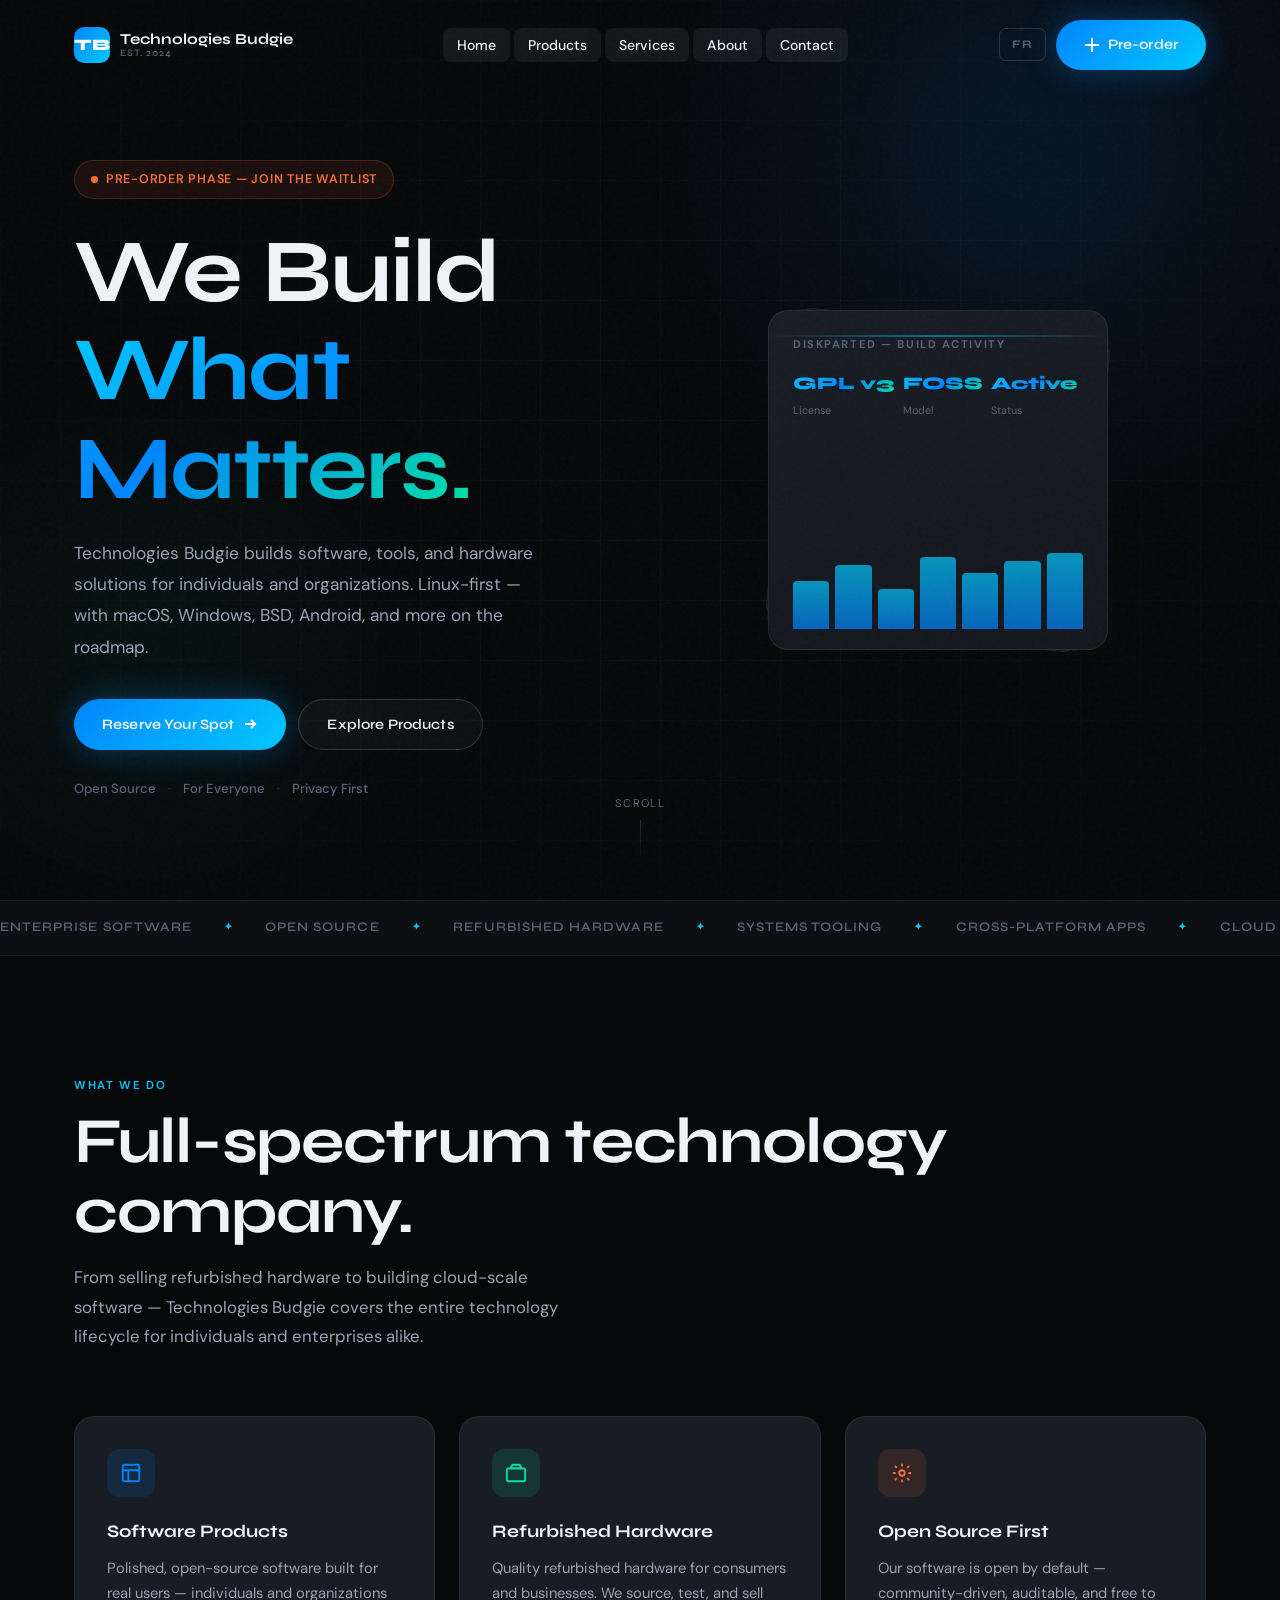
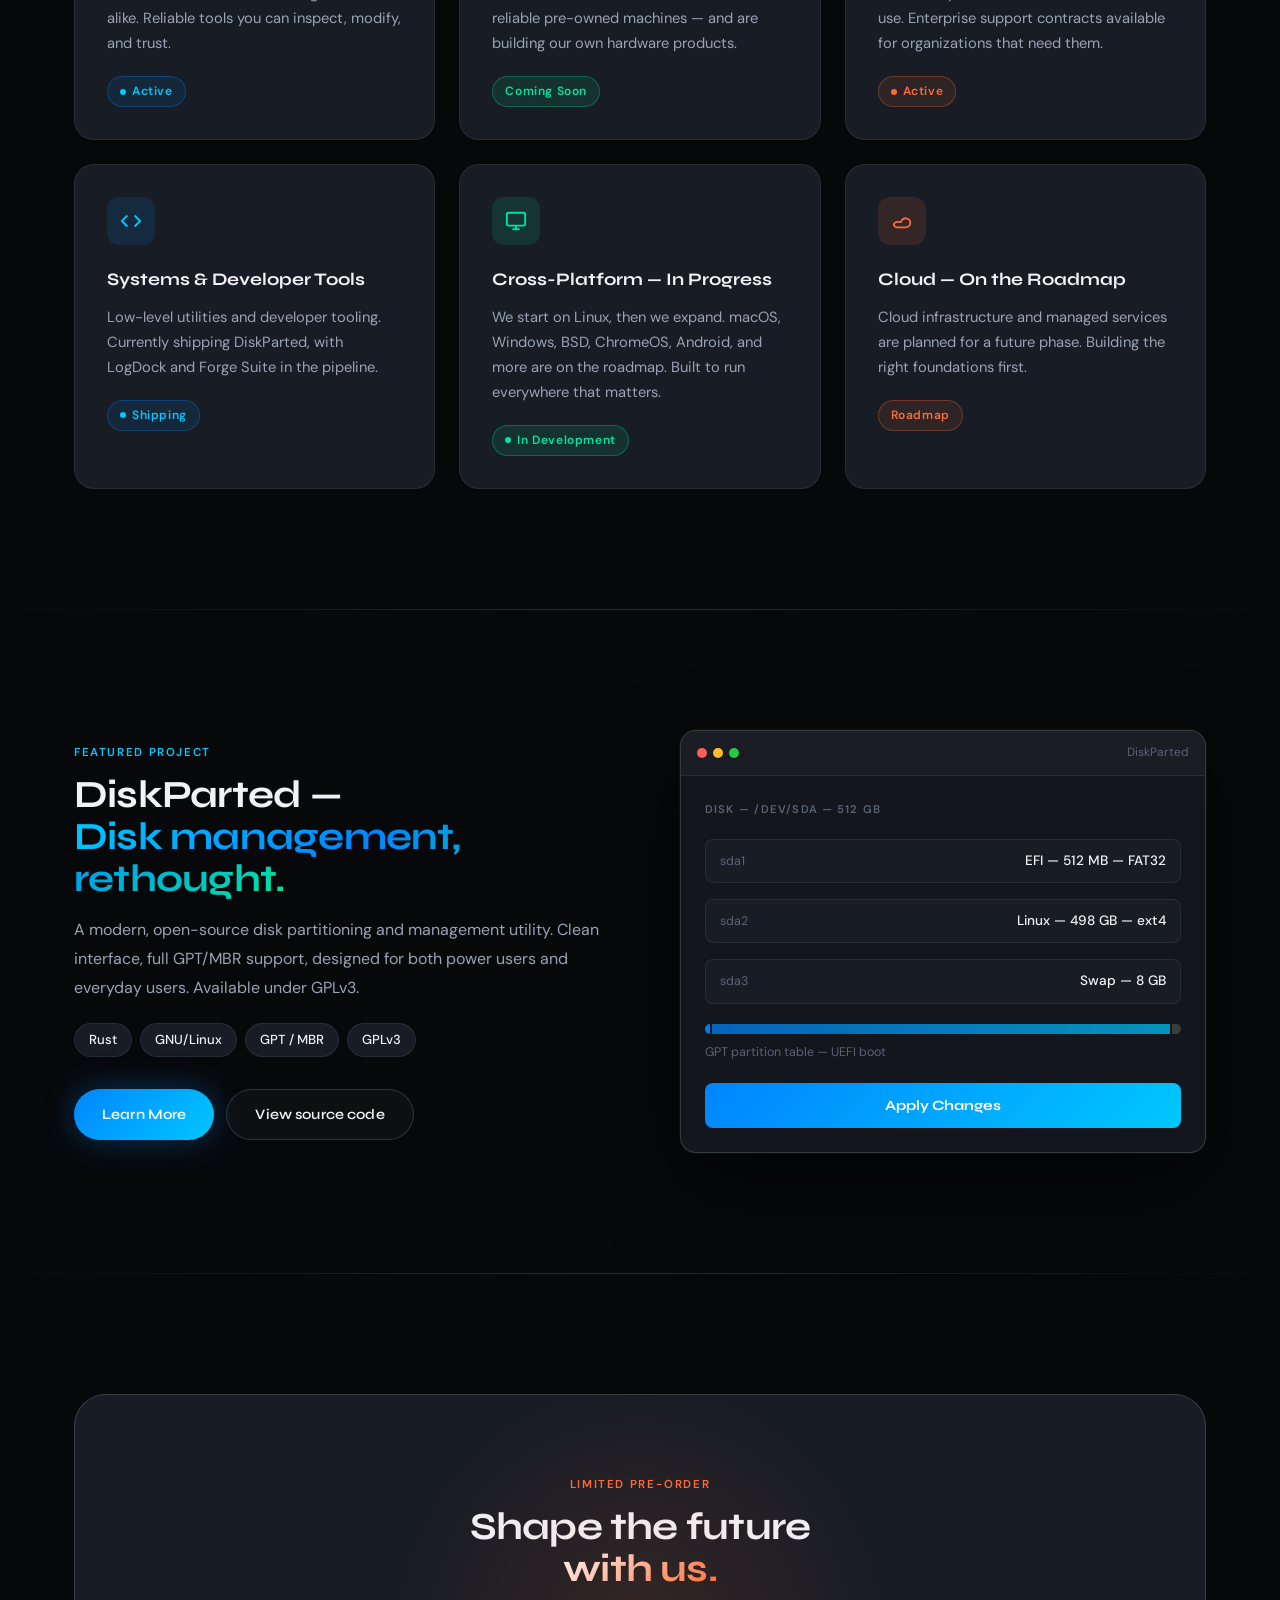
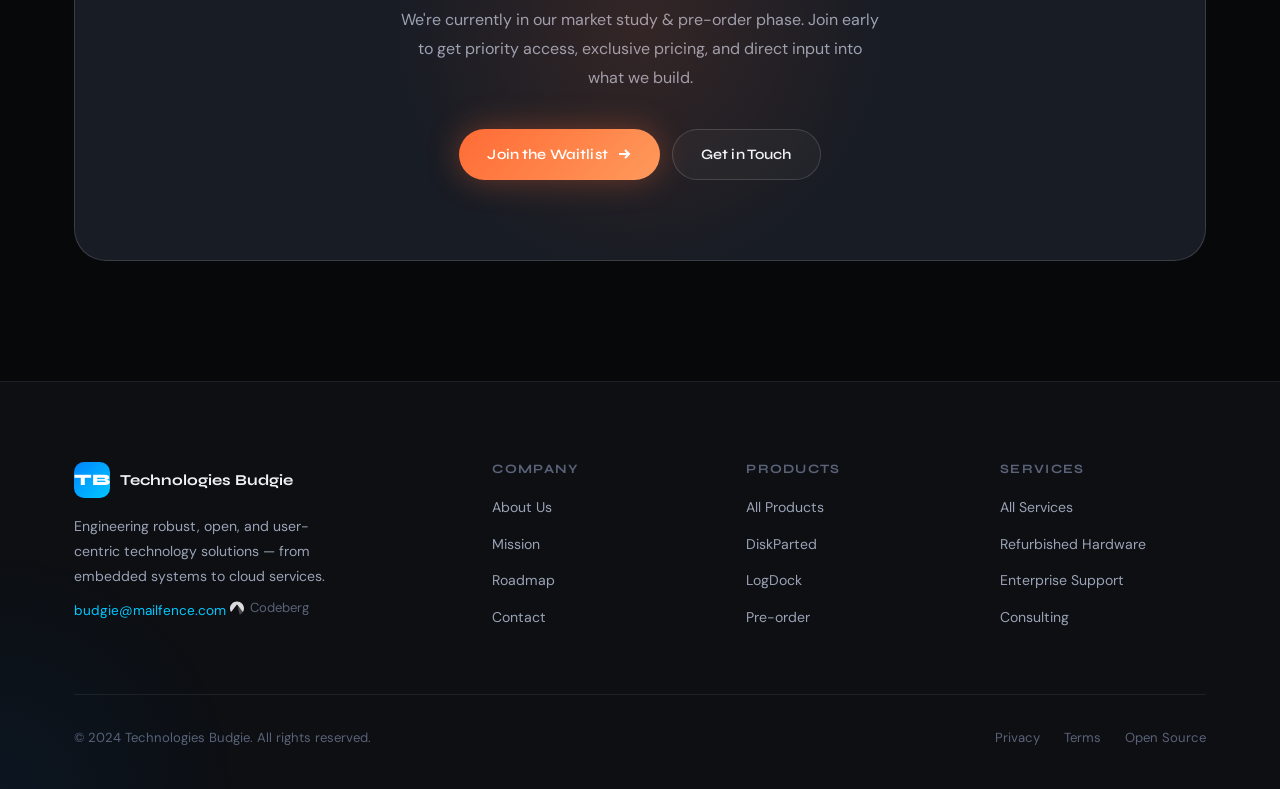
==== commit ec32e767: "modifié :         index.html 	modifié :         js/i18n.js 	modifié :         pages/about/index.html" ====
--- a/index.html
+++ b/index.html
@@ -149,14 +149,14 @@
     <div class="marquee__track">
       <span data-i18n="marquee.enterprise">Enterprise Software</span><span class="sep">✦</span>
       <span data-i18n="marquee.opensource">Open Source</span><span class="sep">✦</span>
-      <span data-i18n="marquee.repair">Hardware Repair</span><span class="sep">✦</span>
+      <span data-i18n="marquee.repair">Refurbished Hardware</span><span class="sep">✦</span>
       <span data-i18n="marquee.systems">Systems Tooling</span><span class="sep">✦</span>
       <span data-i18n="marquee.crossplat">Cross-Platform Apps</span><span class="sep">✦</span>
       <span data-i18n="marquee.cloud">Cloud Infrastructure</span><span class="sep">✦</span>
       <span data-i18n="marquee.devtools">Developer Tools</span><span class="sep">✦</span>
       <span data-i18n="marquee.enterprise">Enterprise Software</span><span class="sep">✦</span>
       <span data-i18n="marquee.opensource">Open Source</span><span class="sep">✦</span>
-      <span data-i18n="marquee.repair">Hardware Repair</span><span class="sep">✦</span>
+      <span data-i18n="marquee.repair">Refurbished Hardware</span><span class="sep">✦</span>
       <span data-i18n="marquee.systems">Systems Tooling</span><span class="sep">✦</span>
       <span data-i18n="marquee.crossplat">Cross-Platform Apps</span><span class="sep">✦</span>
       <span data-i18n="marquee.cloud">Cloud Infrastructure</span><span class="sep">✦</span>
@@ -173,7 +173,7 @@
       <h2 class="display-lg" style="margin-top:12px;">
         <span data-i18n="what.title">Full-spectrum technology company.</span>
       </h2>
-      <p data-i18n="what.sub">From repairing your hardware to building cloud-scale software — Technologies Budgie covers the entire technology lifecycle for individuals and enterprises alike.</p>
+      <p data-i18n="what.sub">From selling refurbished hardware to building cloud-scale software — Technologies Budgie covers the entire technology lifecycle for individuals and enterprises alike.</p>
     </div>
 
     <div class="grid-3">
@@ -189,8 +189,8 @@
         <div class="card__icon" style="background:rgba(0,229,160,0.12);color:#00e5a0;">
           <svg width="22" height="22" viewBox="0 0 24 24" fill="none" stroke="currentColor" stroke-width="2"><rect x="2" y="7" width="20" height="14" rx="2"/><path d="M16 3H8l-2 4h12l-2-4z"/></svg>
         </div>
-        <div class="card__title" data-i18n="card2.title">Hardware &amp; Repair</div>
-        <div class="card__body" data-i18n="card2.body">Professional hardware repair for consumers and businesses. We fix what others won't, and are building our own hardware products.</div>
+        <div class="card__title" data-i18n="card2.title">Refurbished Hardware</div>
+        <div class="card__body" data-i18n="card2.body">Quality refurbished hardware for consumers and businesses. We source, test, and sell reliable pre-owned machines — and are building our own hardware products.</div>
         <div class="badge badge--green" style="margin-top:20px;" data-i18n="badge.soon">Coming Soon</div>
       </div>
       <div class="card reveal reveal-delay-3">
@@ -359,7 +359,7 @@
         <h4 data-i18n="footer.services">Services</h4>
         <ul>
           <li><a href="pages/services/index.html" data-i18n="footer.all-services">All Services</a></li>
-          <li><a href="pages/services/index.html#repair" data-i18n="footer.repair">Hardware Repair</a></li>
+          <li><a href="pages/services/index.html#repair" data-i18n="footer.repair">Refurbished Hardware</a></li>
           <li><a href="pages/services/index.html#support" data-i18n="footer.support">Enterprise Support</a></li>
           <li><a href="pages/services/index.html#consulting" data-i18n="footer.consulting">Consulting</a></li>
         </ul>
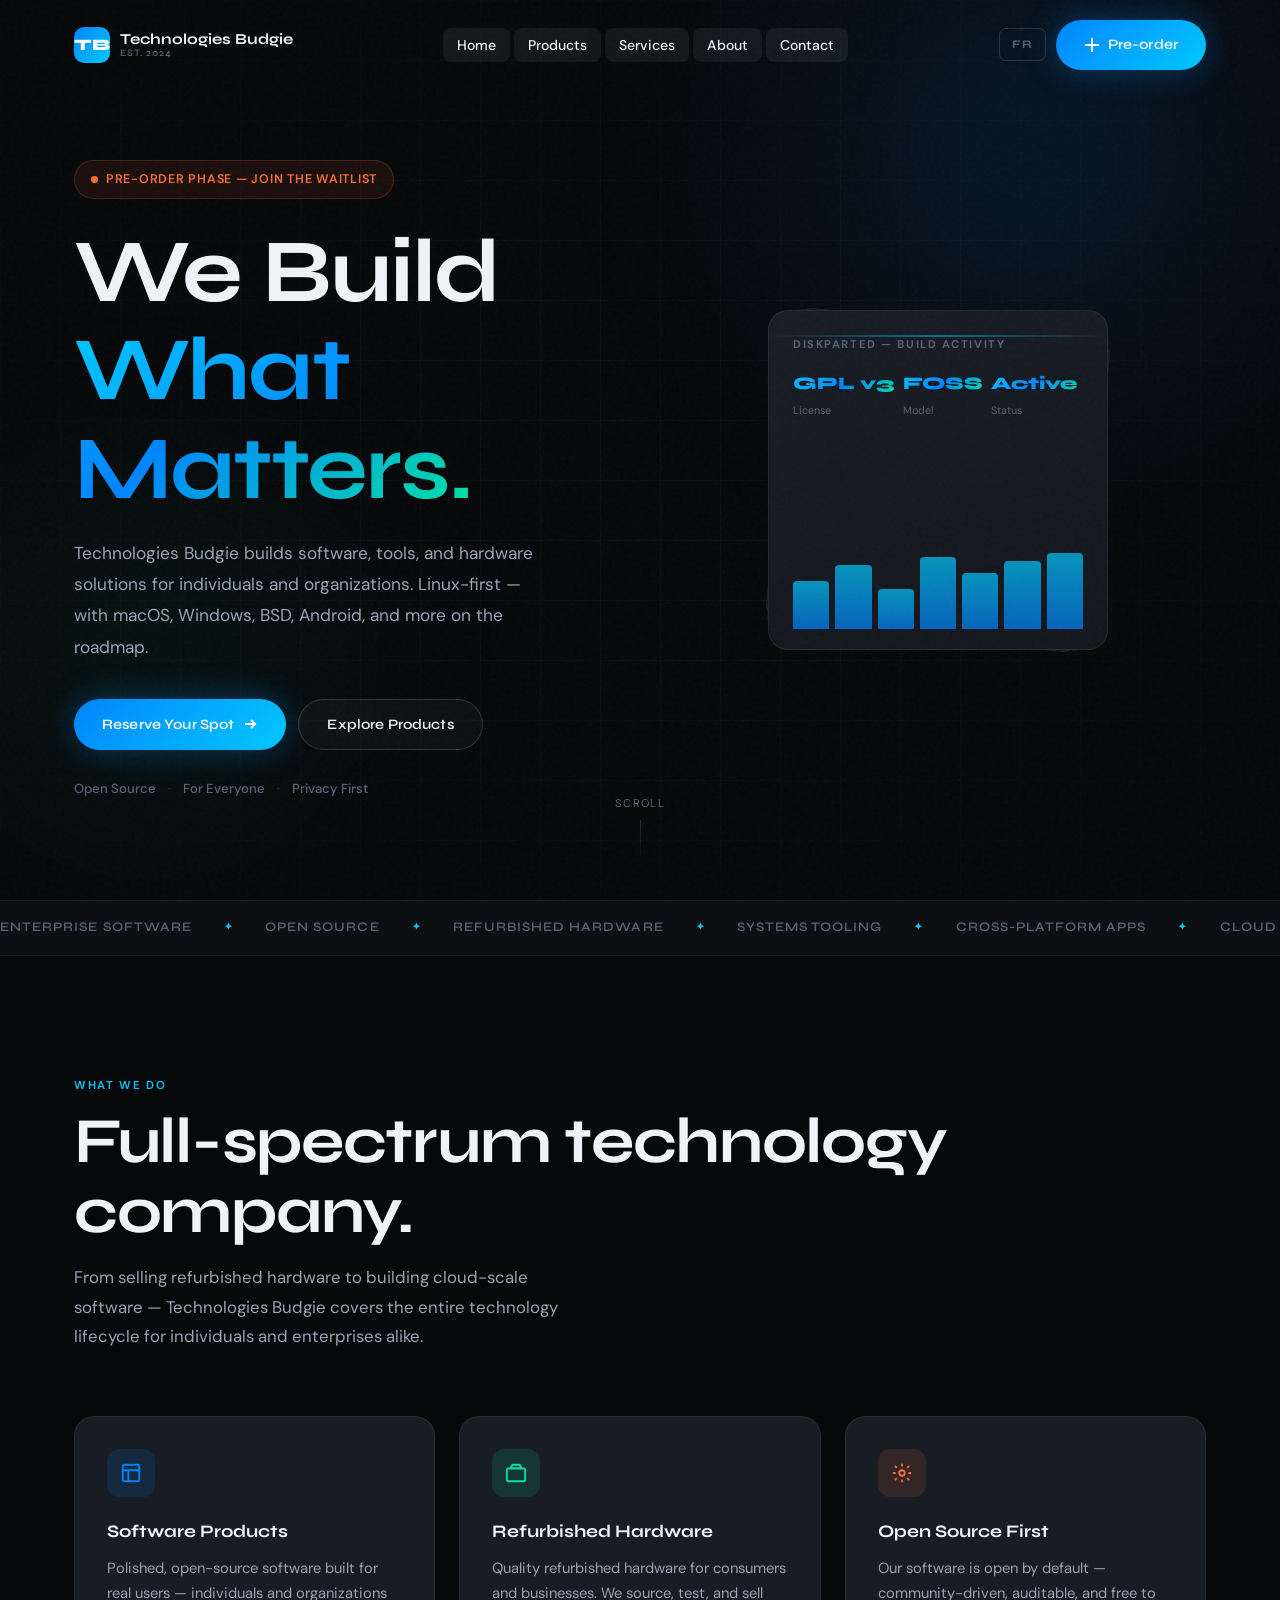
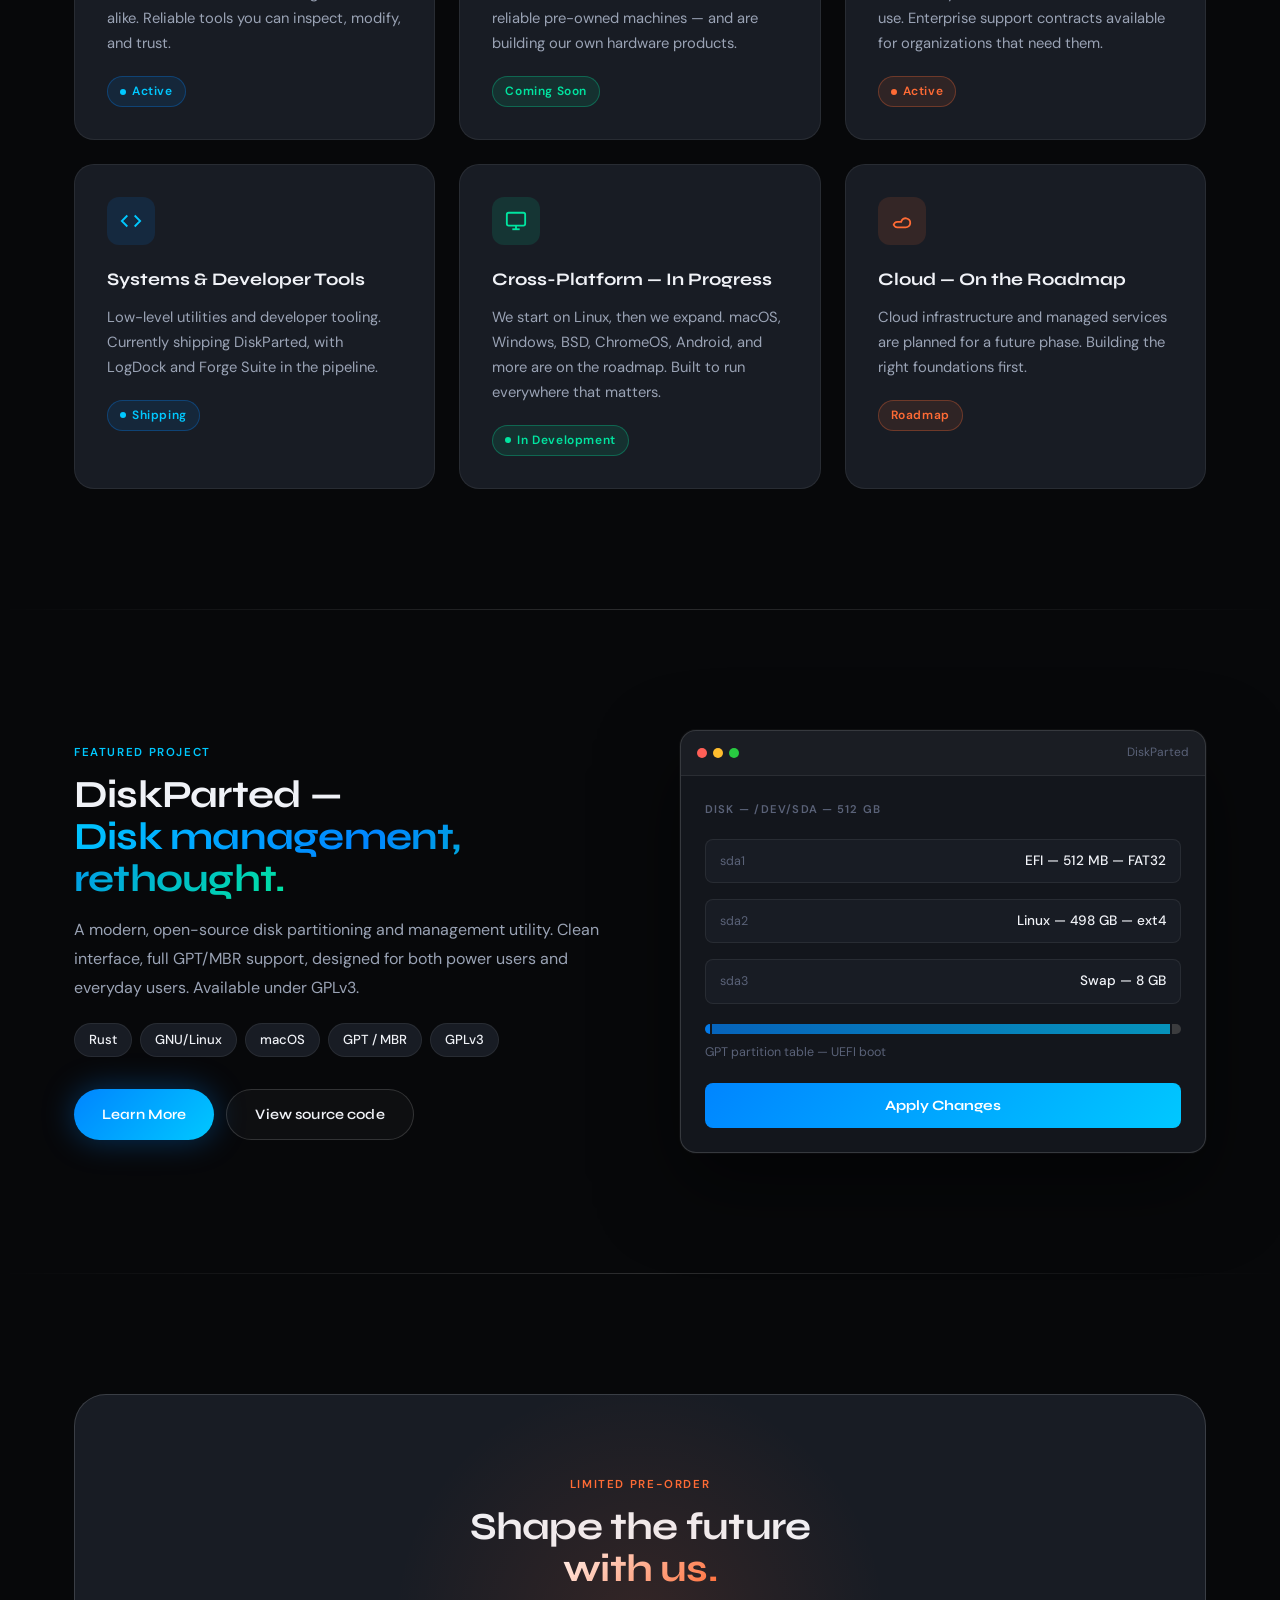
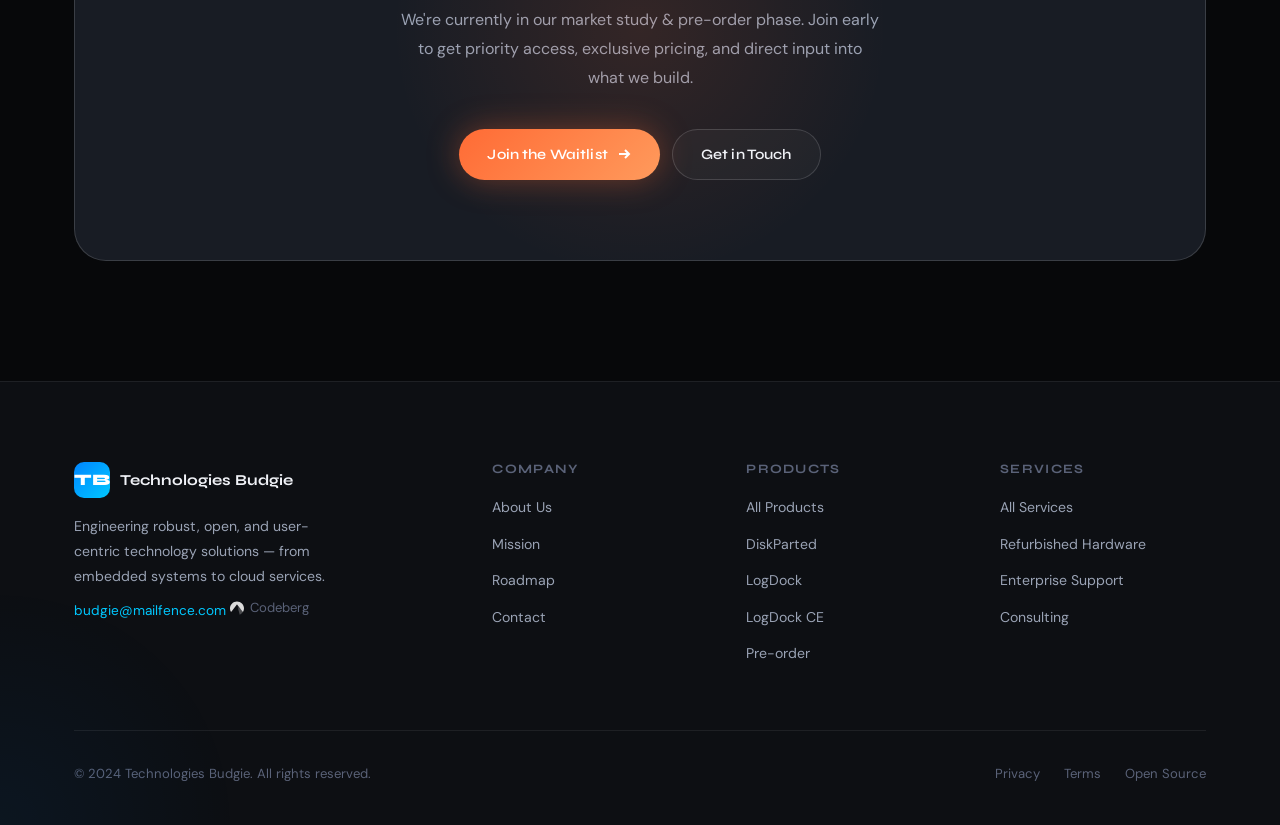
==== commit 2d395d1b: "modifié :         index.html 	modifié :         js/i18n.js 	modifié :         pages/preorder/index.h" ====
--- a/index.html
+++ b/index.html
@@ -247,6 +247,7 @@
         <ul class="featured__pills">
           <li>Rust</li>
           <li>GNU/Linux</li>
+          <li>macOS</li>
           <li>GPT / MBR</li>
           <li>GPLv3</li>
         </ul>
@@ -352,6 +353,7 @@
           <li><a href="pages/products/index.html" data-i18n="footer.all-products">All Products</a></li>
           <li><a href="pages/products/index.html#diskparted">DiskParted</a></li>
           <li><a href="pages/products/index.html#logdock">LogDock</a></li>
+          <li><a href="pages/products/index.html#logdock-ce">LogDock CE</a></li>
           <li><a href="pages/preorder/index.html" data-i18n="footer.preorder">Pre-order</a></li>
         </ul>
       </div>
